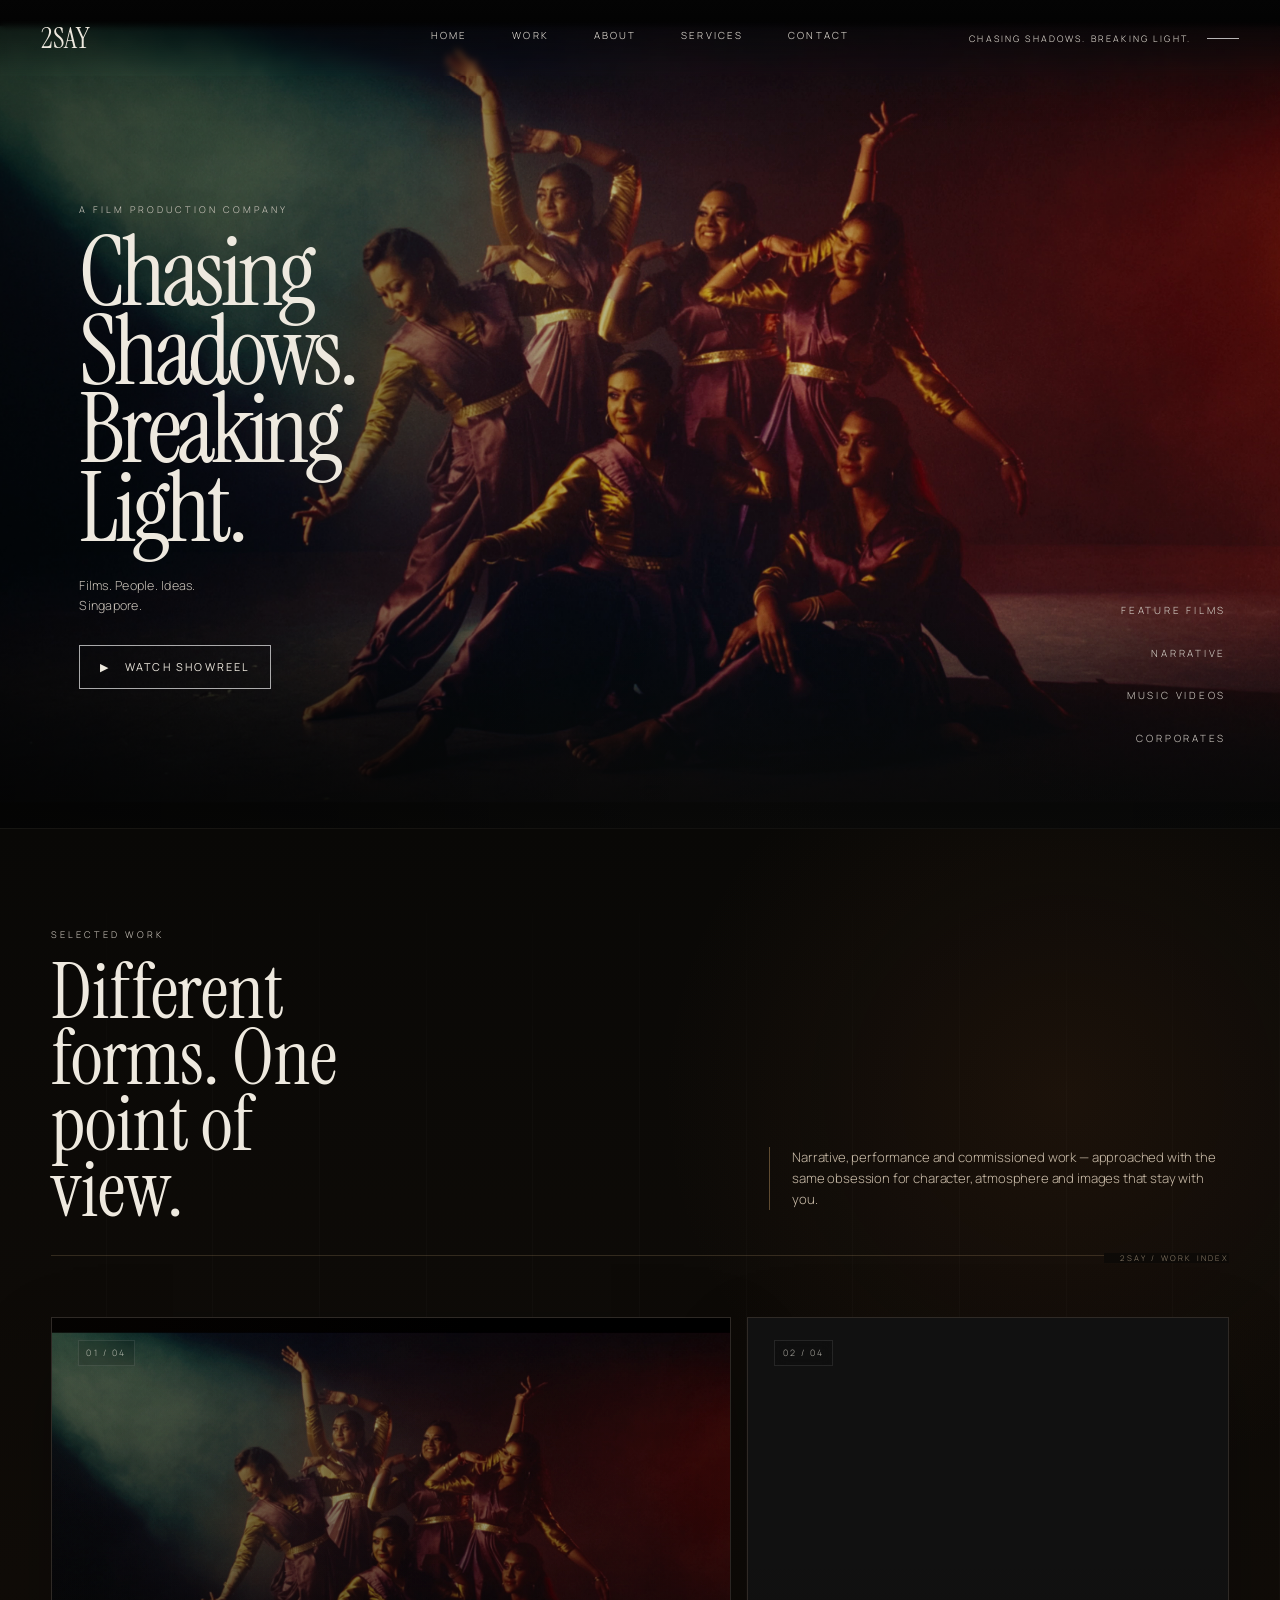
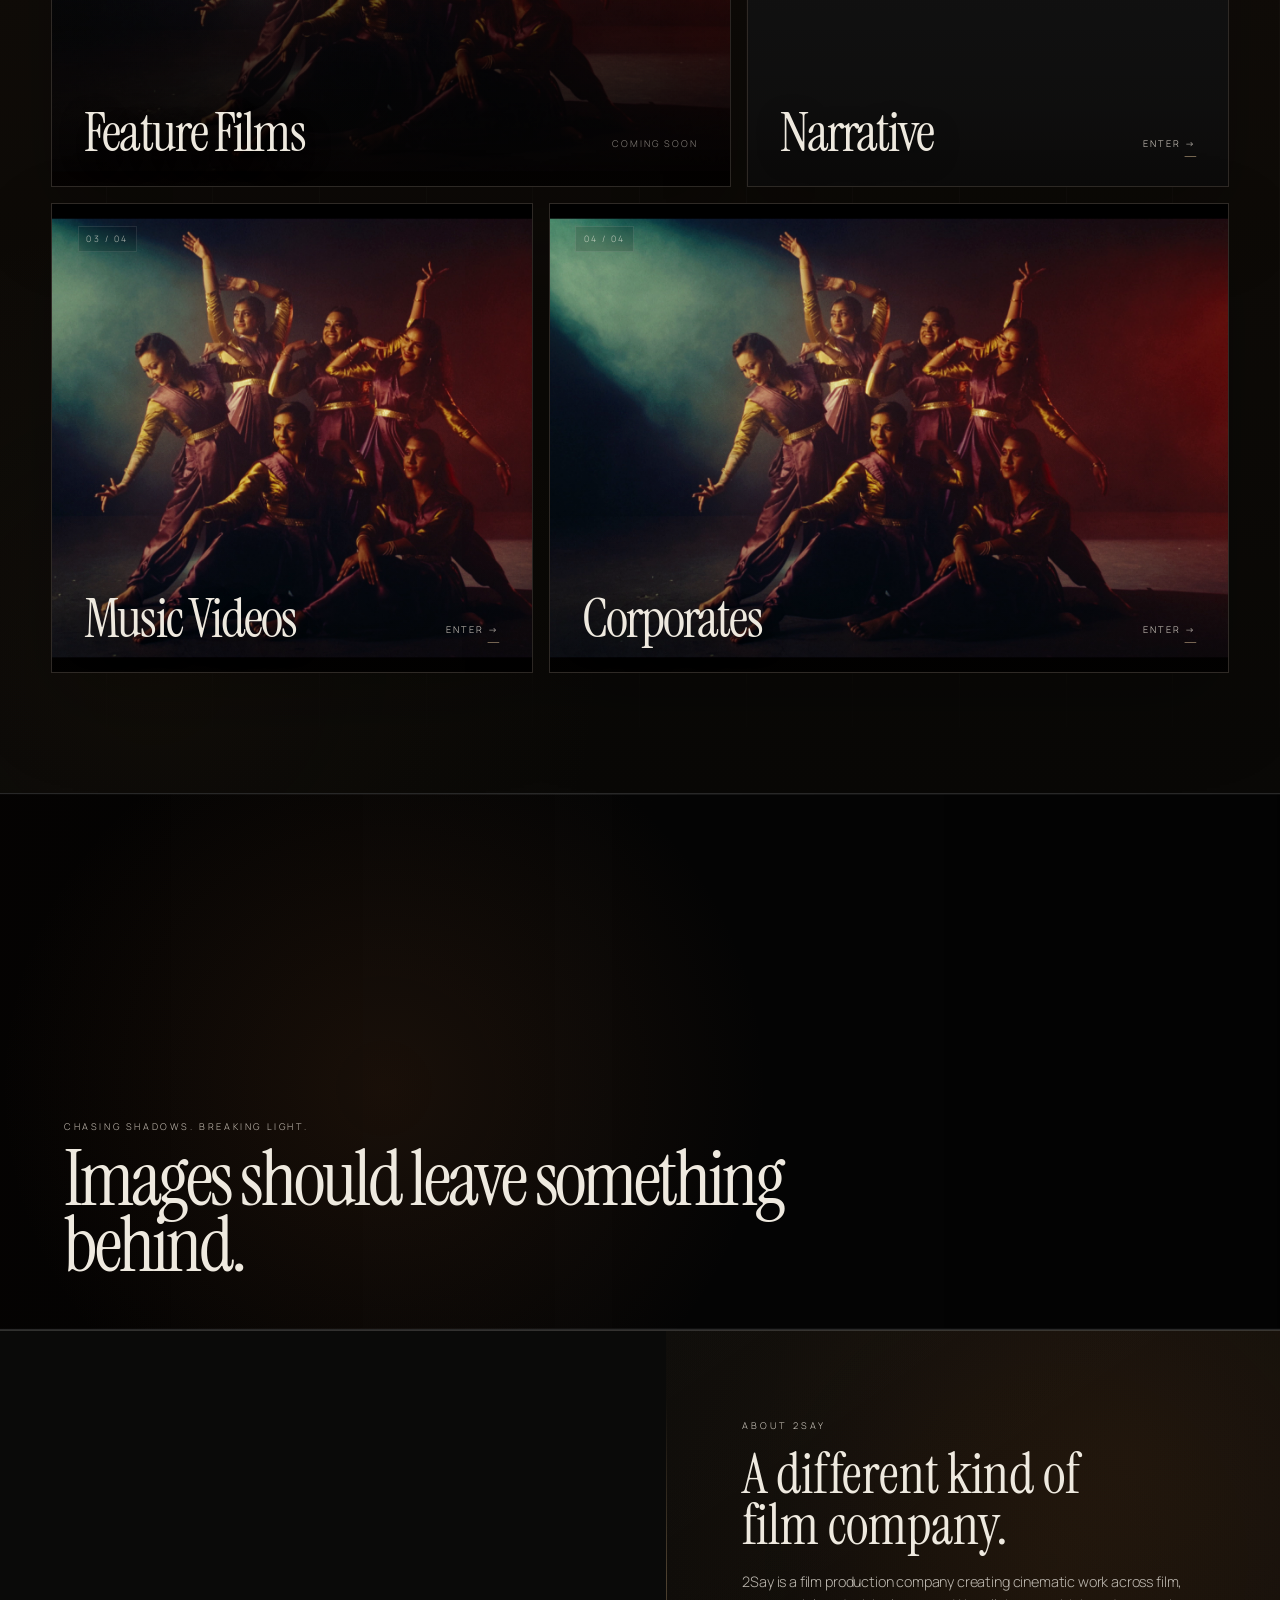
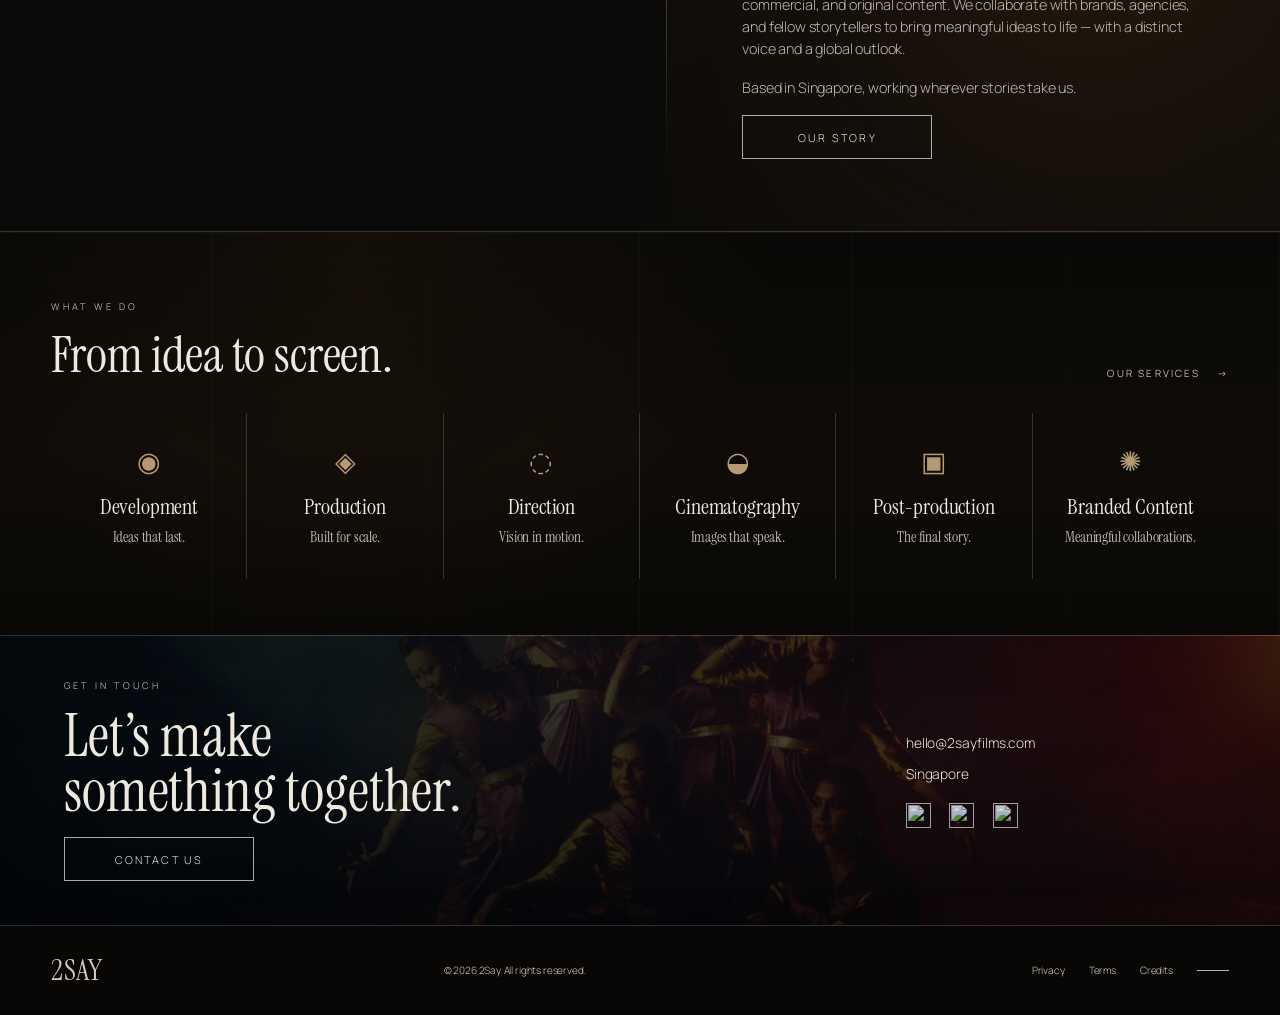
==== index.html @ b98a5afb "Refresh brighter contact image" ====
<!DOCTYPE html>
<html lang="en">
<head>
  <meta charset="UTF-8" />
  <meta name="viewport" content="width=device-width, initial-scale=1.0" />
  <title>2Say Films — Chasing Shadows. Breaking Light.</title>
  <meta name="description" content="2Say Films is a Singapore-based film production company creating cinematic work across film, commercial and original content." />
  <link rel="preconnect" href="https://fonts.googleapis.com">
  <link rel="preconnect" href="https://fonts.gstatic.com" crossorigin>
  <link href="https://fonts.googleapis.com/css2?family=Instrument+Serif:ital@0;1&family=Manrope:wght@300;400;500;600&display=swap" rel="stylesheet">
  <link rel="stylesheet" href="styles.css?v=20261006-contact-no-overlay" />
  <link rel="stylesheet" href="hero-image.css?v=20261005-mobilehero2" />
  <link rel="stylesheet" href="portfolio.css?v=20261006-dance-bts-rotate90" />
  <link rel="stylesheet" href="print.css?v=20261006-print1" media="print" />
</head>
<body>
  <header class="site-header">
    <!-- Replace 2SAY text with your logo image later if desired -->
    <a class="brand" href="#top" aria-label="2Say home">2SAY</a>
    <nav class="main-nav" aria-label="Primary">
      <a href="#top">Home</a>
      <a href="#work">Work</a>
      <a href="#about">About</a>
      <a href="#services">Services</a>
      <a href="#contact" class="contact-modal-trigger">Contact</a>
    </nav>
    <div class="header-tagline">Chasing Shadows. Breaking Light. <span class="line"></span></div>
  </header>

  <main id="top">
    <section class="hero">
      <div class="hero-video" aria-hidden="true">
        <video autoplay muted loop playsinline webkit-playsinline preload="auto" poster="vlcsnap-2026-09-10-22h52m08s626.png" disablepictureinpicture>
          <source src="https://media.2sayfilms.com/hero-bg.mp4" type="video/mp4" />
          <source src="https://media.2sayfilms.com/hero-bg.webm" type="video/webm" />
        </video>
      </div>
      <div class="hero-overlay"></div>
      <div class="hero-copy">
        <p class="eyebrow">A film production company</p>
        <h1>Chasing Shadows.<br/>Breaking Light.</h1>
        <p class="hero-sub">Films. People. Ideas.<br/>Singapore.</p>
        <button class="outline-btn showreel-trigger" id="showreel-open" type="button" aria-haspopup="dialog" aria-controls="showreel-modal">
          <span class="play">▶</span> Watch Showreel
        </button>
      </div>

      <div class="hero-categories" aria-label="Work categories">
        <span>Feature Films</span>
        <span>Narrative</span>
        <span>Music Videos</span>
        <span>Corporates</span>
      </div>
    </section>

    <section class="section work-section work-index" id="work">
      <div class="section-heading-row">
        <div>
          <p class="eyebrow">Selected work</p>
          <h2>Different forms. One point of view.</h2>
        </div>
        <p class="work-index-intro">Narrative, performance and commissioned work — approached with the same obsession for character, atmosphere and images that stay with you.</p>
      </div>

      <div class="work-index-grid">
        <article class="work-category is-coming" aria-label="Feature Films — coming soon">
          <div class="work-category-media feature-media"></div>
          <span class="work-category-number">01 / 04</span>
          <div class="work-category-content">
            <h3 class="category-title">Feature Films</h3>
            <span class="category-meta">Coming Soon</span>
          </div>
        </article>

        <a class="work-category" href="short-films.html" aria-label="View Narrative">
          <div class="work-category-media short-media"></div>
          <span class="work-category-number">02 / 04</span>
          <div class="work-category-content">
            <h3 class="category-title">Narrative</h3>
            <span class="category-meta">Enter →</span>
          </div>
        </a>

        <a class="work-category" href="music-videos.html" aria-label="View Music Videos">
          <div class="work-category-media music-media"></div>
          <span class="work-category-number">03 / 04</span>
          <div class="work-category-content">
            <h3 class="category-title">Music Videos</h3>
            <span class="category-meta">Enter →</span>
          </div>
        </a>

        <a class="work-category" href="corporates.html" aria-label="View Corporate Work">
          <div class="work-category-media corp-media"></div>
          <span class="work-category-number">04 / 04</span>
          <div class="work-category-content">
            <h3 class="category-title">Corporates</h3>
            <span class="category-meta">Enter →</span>
          </div>
        </a>
      </div>
    </section>

    <section class="visual-interlude" aria-label="2Say visual philosophy">
      <div class="visual-interlude-image"></div>
      <div class="visual-interlude-copy">
        <span>Chasing Shadows. Breaking Light.</span>
        <strong>Images should leave something behind.</strong>
      </div>
    </section>

    <section class="about-split" id="about">
      <div class="about-image"></div>
      <div class="about-copy">
        <p class="eyebrow">About 2Say</p>
        <h2>A different kind of<br/>film company.</h2>
        <p>2Say is a film production company creating cinematic work across film, commercial, and original content. We collaborate with brands, agencies, and fellow storytellers to bring meaningful ideas to life — with a distinct voice and a global outlook.</p>
        <p>Based in Singapore, working wherever stories take us.</p>
        <a class="outline-btn" href="our-story.html">Our Story</a>
      </div>
    </section>

    <section class="section services-section" id="services">
      <div class="section-heading-row">
        <div>
          <p class="eyebrow">What we do</p>
          <h2>From idea to screen.</h2>
        </div>
        <a class="text-link" href="#contact">Our services <span>→</span></a>
      </div>

      <div class="services-grid">
        <div class="service"><div class="icon">◉</div><h3>Development</h3><p>Ideas that last.</p></div>
        <div class="service"><div class="icon">◈</div><h3>Production</h3><p>Built for scale.</p></div>
        <div class="service"><div class="icon">◌</div><h3>Direction</h3><p>Vision in motion.</p></div>
        <div class="service"><div class="icon">◒</div><h3>Cinematography</h3><p>Images that speak.</p></div>
        <div class="service"><div class="icon">▣</div><h3>Post-production</h3><p>The final story.</p></div>
        <div class="service"><div class="icon">✺</div><h3>Branded Content</h3><p>Meaningful collaborations.</p></div>
      </div>
    </section>

    <section class="contact-banner" id="contact">
      <div class="contact-overlay"></div>
      <div class="contact-left">
        <p class="eyebrow">Get in touch</p>
        <h2>Let’s make<br/>something together.</h2>
        <a class="outline-btn contact-modal-trigger" href="mailto:hello@2sayfilms.com">Contact Us</a>
      </div>
      <div class="contact-right">
        <a href="mailto:hello@2sayfilms.com">hello@2sayfilms.com</a>
<span>Singapore</span>
        <div class="socials" aria-label="2Say Films social media">
          <a class="social-icon" href="https://www.instagram.com/2sayfilms/" target="_blank" rel="noopener noreferrer" aria-label="2Say Films on Instagram" title="Instagram">
            <img src="https://cdn.simpleicons.org/instagram/eee9df" alt="" aria-hidden="true" />
          </a>
          <a class="social-icon" href="https://www.youtube.com/@2sayfilms" target="_blank" rel="noopener noreferrer" aria-label="2Say Films on YouTube" title="YouTube">
            <img src="https://cdn.simpleicons.org/youtube/eee9df" alt="" aria-hidden="true" />
          </a>
          <a class="social-icon" href="https://vimeo.com/2sayfilms" target="_blank" rel="noopener noreferrer" aria-label="2Say Films on Vimeo" title="Vimeo">
            <img src="https://cdn.simpleicons.org/vimeo/eee9df" alt="" aria-hidden="true" />
          </a>
        </div>
      </div>
    </section>
  </main>
  <div class="contact-modal" id="contact-modal" aria-hidden="true" role="dialog" aria-modal="true" aria-labelledby="contact-modal-title">
    <div class="contact-modal-panel">
      <button class="contact-modal-close" id="contact-modal-close" type="button" aria-label="Close contact form">×</button>
      <div class="contact-modal-aside">
        <span class="contact-modal-index">2SAY / CONTACT</span>
</div>
      <div class="contact-modal-main">
        <p class="contact-modal-kicker">Start a conversation</p>
        <h2 id="contact-modal-title">Tell us what<br>you’re making.</h2>
        <form class="contact-modal-form" id="contact-modal-form">
          <label>
            <span>Name</span>
            <input type="text" name="name" autocomplete="name" required />
          </label>
          <label>
            <span>Email</span>
            <input type="email" name="email" autocomplete="email" required />
          </label>
          <label class="contact-modal-message">
            <span>Message</span>
            <textarea name="message" rows="4" required></textarea>
          </label>
          <div class="contact-modal-actions">
            <button class="contact-modal-submit" type="submit">Send enquiry <span>→</span></button>
            <a href="mailto:hello@2sayfilms.com">hello@2sayfilms.com</a>
          </div>
        </form>
      </div>
    </div>
  </div>


  <footer class="site-footer">
    <div class="brand footer-brand">2SAY</div>
    <div>© 2026 2Say. All rights reserved.</div>
    <div class="footer-links">
      <a href="#">Privacy</a>
      <a href="#">Terms</a>
      <a href="#">Credits</a>
      <span class="line"></span>
    </div>
  </footer>

  <div class="showreel-modal" id="showreel-modal" role="dialog" aria-modal="true" aria-label="2Say Films showreel" aria-hidden="true">
    <button class="showreel-close" id="showreel-close" type="button" aria-label="Close showreel">×</button>
    <div class="showreel-frame" role="document">
      <iframe
        id="showreel-player"
        title="2Say Films Showreel"
        src=""
        data-src="https://player.vimeo.com/video/1230826232?autoplay=1&title=0&byline=0&portrait=0&dnt=1"
        allow="autoplay; fullscreen; picture-in-picture"
        allowfullscreen>
      </iframe>
    </div>
  </div>

  <script src="script.js?v=20261006-contact-modal1"></script>
</body>
</html>
---- styles.css ----
:root {
  --bg: #0a0a09;
  --bg-soft: #11110f;
  --text: #eee9df;
  --muted: #b6b0a7;
  --line: rgba(255,255,255,.16);
  --serif: "Cormorant Garamond", Georgia, serif;
  --sans: "Inter", Arial, sans-serif;
}

* { box-sizing: border-box; }
html { scroll-behavior: smooth; }
body {
  margin: 0;
  background: var(--bg);
  color: var(--text);
  font-family: var(--sans);
  font-weight: 300;
}

a { color: inherit; text-decoration: none; }

.site-header {
  position: fixed;
  top: 0;
  left: 0;
  right: 0;
  z-index: 20;
  height: 76px;
  display: grid;
  grid-template-columns: 1fr auto 1fr;
  align-items: center;
  padding: 0 3.2vw;
  background: linear-gradient(to bottom, rgba(5,5,5,.78), rgba(5,5,5,0));
  backdrop-filter: blur(3px);
}

.brand {
  font-family: var(--serif);
  font-size: clamp(1.7rem, 2.2vw, 2.4rem);
  letter-spacing: .02em;
}

.main-nav {
  display: flex;
  gap: 2.8rem;
  font-size: .68rem;
  letter-spacing: .22em;
  text-transform: uppercase;
}

.main-nav a {
  position: relative;
  padding-bottom: .35rem;
}

.main-nav a::after {
  content: "";
  position: absolute;
  left: 0;
  right: 100%;
  bottom: 0;
  height: 1px;
  background: var(--text);
  transition: right .25s ease;
}

.main-nav a:hover::after { right: 0; }

.header-tagline {
  justify-self: end;
  display: flex;
  align-items: center;
  gap: 1rem;
  font-size: .62rem;
  letter-spacing: .24em;
  text-transform: uppercase;
}

.line {
  display: inline-block;
  width: 2rem;
  height: 1px;
  background: rgba(255,255,255,.7);
}

.hero {
  min-height: 760px;
  height: 92vh;
  position: relative;
  display: flex;
  align-items: center;
  background:
    radial-gradient(circle at 73% 39%, rgba(181,121,55,.28), transparent 18%),
    radial-gradient(circle at 30% 70%, rgba(128,22,18,.25), transparent 27%),
    linear-gradient(90deg, #090b0b 0%, #120e0b 35%, #1b120d 62%, #070707 100%);
  overflow: hidden;
}

.hero::after {
  content: "";
  position: absolute;
  inset: 0;
  background:
    linear-gradient(90deg, transparent 0 47%, rgba(0,0,0,.16) 61%, rgba(0,0,0,.64) 100%),
    url('https://images.unsplash.com/photo-1615639164216-c0c106c31d2b?auto=format&fit=crop&w=1400&q=90') 72% center / min(54vw,900px) auto no-repeat;
  mix-blend-mode: screen;
  opacity: .68;
  filter: sepia(.7) contrast(1.12) brightness(.68);
}

.hero-overlay {
  position: absolute;
  inset: 0;
  background:
    linear-gradient(to bottom, rgba(0,0,0,.15), transparent 20%, transparent 75%, #0a0a09 100%);
  z-index: 1;
}

.hero-copy {
  position: relative;
  z-index: 2;
  margin-left: 6.2vw;
  width: min(620px, 47vw);
  padding-top: 4rem;
}

.eyebrow {
  margin: 0 0 1.1rem;
  font-size: .64rem;
  letter-spacing: .28em;
  text-transform: uppercase;
  color: #d2ccc2;
}

.hero h1,
.section h2,
.about-copy h2,
.contact-banner h2 {
  font-family: var(--serif);
  font-weight: 400;
  margin: 0;
}

.hero h1 {
  font-size: clamp(4.2rem, 7vw, 7.7rem);
  line-height: .76;
  letter-spacing: -.045em;
  text-transform: uppercase;
}

.hero h1 span {
  display: block;
  font-size: 1.23em;
  margin-bottom: .08em;
}

.hero-sub {
  margin: 1.7rem 0 1.8rem;
  color: #c8c1b8;
  line-height: 1.6;
  font-size: .9rem;
}

.outline-btn {
  display: inline-flex;
  align-items: center;
  justify-content: center;
  gap: .9rem;
  min-width: 190px;
  padding: .85rem 1.25rem;
  border: 1px solid rgba(255,255,255,.65);
  font-size: .68rem;
  letter-spacing: .2em;
  text-transform: uppercase;
  transition: background .25s ease, color .25s ease;
}

.outline-btn:hover {
  background: var(--text);
  color: #0b0b0a;
}

.play { font-size: .7rem; }

.hero-categories {
  position: absolute;
  right: 4.2vw;
  bottom: 10%;
  z-index: 3;
  display: flex;
  flex-direction: column;
  align-items: flex-end;
  gap: 1.8rem;
  font-size: .62rem;
  letter-spacing: .28em;
  text-transform: uppercase;
  color: #d8d3cb;
}

.section {
  padding: 4.2rem 4vw 3.5rem;
  border-top: 1px solid rgba(255,255,255,.04);
}

.section-heading-row {
  display: flex;
  justify-content: space-between;
  align-items: end;
  margin-bottom: 1.5rem;
}

.section h2 {
  font-size: clamp(2.6rem, 4vw, 4.3rem);
  line-height: .95;
}

.text-link {
  font-size: .62rem;
  letter-spacing: .22em;
  text-transform: uppercase;
  display: flex;
  gap: 1rem;
}

.project-grid {
  display: grid;
  grid-template-columns: repeat(4, 1fr);
  gap: .8rem;
}

.project-image {
  aspect-ratio: 1.7 / 1;
  background-size: cover;
  background-position: center;
  margin-bottom: .65rem;
  filter: saturate(.85) contrast(1.05);
}

.img-1 { background-image: url('https://images.unsplash.com/photo-1500530855697-b586d89ba3ee?auto=format&fit=crop&w=900&q=85'); }
.img-2 { background-image: url('https://images.unsplash.com/photo-1500534314209-a25ddb2bd429?auto=format&fit=crop&w=900&q=85'); }
.img-3 { background-image: url('https://images.unsplash.com/photo-1503736334956-4c8f8e92946d?auto=format&fit=crop&w=900&q=85'); }
.img-4 { background-image: url('https://images.unsplash.com/photo-1507525428034-b723cf961d3e?auto=format&fit=crop&w=900&q=85'); }

.project-card h3 {
  font-family: var(--serif);
  font-size: 1.22rem;
  font-weight: 500;
  letter-spacing: .1em;
  text-transform: uppercase;
  margin: 0 0 .12rem;
}

.project-card p {
  margin: 0;
  color: #c0bbb3;
  font-family: var(--serif);
  letter-spacing: .08em;
  font-size: .93rem;
}

.about-split {
  display: grid;
  grid-template-columns: 52% 48%;
  min-height: 500px;
  border-top: 1px solid var(--line);
  border-bottom: 1px solid var(--line);
}

.about-image {
  background:
    linear-gradient(90deg, transparent 55%, rgba(0,0,0,.66)),
    url('https://images.unsplash.com/photo-1485846234645-a62644f84728?auto=format&fit=crop&w=1300&q=88') center / cover;
  min-height: 500px;
  filter: sepia(.15) contrast(1.05) brightness(.72);
}

.about-copy {
  padding: 4rem 7vw 3rem 6vw;
  display: flex;
  flex-direction: column;
  align-items: flex-start;
  justify-content: center;
}

.about-copy h2 {
  font-size: clamp(2.8rem, 4.3vw, 4.8rem);
  line-height: .92;
  margin-bottom: 1.25rem;
}

.about-copy p:not(.eyebrow) {
  color: #bcb7af;
  line-height: 1.55;
  max-width: 620px;
  font-size: .9rem;
  margin: 0 0 1rem;
}

.services-grid {
  display: grid;
  grid-template-columns: repeat(6, 1fr);
  border-top: 1px solid transparent;
  margin-top: 2rem;
}

.service {
  text-align: center;
  padding: .7rem 1.2rem 1rem;
  border-right: 1px solid var(--line);
}
.service:last-child { border-right: none; }

.icon {
  font-size: 1.7rem;
  margin-bottom: .9rem;
  opacity: .9;
}

.service h3 {
  font-family: var(--serif);
  font-weight: 400;
  font-size: 1.35rem;
  margin: 0 0 .35rem;
}

.service p {
  color: #bfb8ae;
  font-family: var(--serif);
  margin: 0;
  font-size: .95rem;
}

.contact-banner {
  min-height: 290px;
  position: relative;
  display: grid;
  grid-template-columns: 1fr 1fr;
  align-items: center;
  padding: 2.4rem 5vw;
  background:
    linear-gradient(90deg, rgba(7,12,17,.9), rgba(7,12,17,.45)),
    url('https://images.unsplash.com/photo-1500534314209-a25ddb2bd429?auto=format&fit=crop&w=1800&q=88') center 62% / cover;
  border-top: 1px solid var(--line);
}

.contact-overlay {
  position: absolute;
  inset: 0;
  background: linear-gradient(to top, rgba(0,0,0,.4), rgba(0,0,0,.02));
}

.contact-left,
.contact-right { position: relative; z-index: 2; }

.contact-banner h2 {
  font-size: clamp(2.7rem, 4.6vw, 4.9rem);
  line-height: .92;
  margin-bottom: 1.2rem;
}

.contact-right {
  justify-self: end;
  display: flex;
  flex-direction: column;
  gap: .75rem;
  align-items: flex-start;
  min-width: 310px;
  font-size: .86rem;
}

.socials {
  display: flex;
  align-items: center;
  gap: 1.15rem;
  padding-top: .5rem;
}

.social-icon {
  width: 25px;
  height: 25px;
  display: inline-flex;
  align-items: center;
  justify-content: center;
  opacity: .82;
  transition: opacity .2s ease, transform .2s ease;
}

.social-icon img {
  display: block;
  width: 100%;
  height: 100%;
  object-fit: contain;
}

a.social-icon:hover {
  opacity: 1;
  transform: translateY(-2px);
}

.social-icon.is-disabled {
  opacity: .28;
  cursor: default;
}

.site-footer {
  min-height: 90px;
  display: grid;
  grid-template-columns: 1fr 1fr 1fr;
  align-items: center;
  padding: 0 4vw;
  border-top: 1px solid var(--line);
  font-size: .63rem;
  color: #d0cbc3;
}

.footer-links {
  justify-self: end;
  display: flex;
  gap: 1.5rem;
  align-items: center;
}

.footer-brand { font-size: 1.8rem; }

@media (max-width: 980px) {
  .site-header {
    grid-template-columns: 1fr auto;
  }
  .header-tagline { display: none; }
  .main-nav { gap: 1.5rem; }
  .hero-copy { width: 60vw; }
  .hero::after {
    background-position: 90% center;
    opacity: .5;
  }
  .project-grid { grid-template-columns: repeat(2, 1fr); }
  .services-grid { grid-template-columns: repeat(3, 1fr); row-gap: 2rem; }
  .about-split { grid-template-columns: 1fr; }
  .about-image { min-height: 420px; }
}

@media (max-width: 720px) {
  .site-header {
    height: 64px;
    padding: 0 1.1rem;
  }
  .main-nav { display: none; }
  .hero {
    min-height: 780px;
    height: auto;
    align-items: flex-end;
    padding: 9rem 0 4rem;
  }
  .hero::after {
    inset: 0;
    background-position: 58% 18%;
    background-size: auto 62%;
    opacity: .48;
  }
  .hero-copy {
    margin-left: 1.3rem;
    margin-right: 1.3rem;
    width: auto;
    padding-top: 15rem;
  }
  .hero h1 {
    font-size: clamp(3.4rem, 17vw, 5.3rem);
  }
  .hero-categories { display: none; }
  .section {
    padding: 3.2rem 1.2rem;
  }
  .section-heading-row {
    align-items: flex-start;
    gap: 1.5rem;
    flex-direction: column;
  }
  .project-grid { grid-template-columns: 1fr; gap: 2rem; }
  .about-copy { padding: 3.2rem 1.4rem; }
  .services-grid { grid-template-columns: repeat(2, 1fr); }
  .service:nth-child(2n) { border-right: none; }
  .contact-banner {
    grid-template-columns: 1fr;
    gap: 2.2rem;
    padding: 3.2rem 1.4rem;
  }
  .contact-right {
    justify-self: start;
    min-width: 0;
  }
  .site-footer {
    grid-template-columns: 1fr;
    gap: 1.1rem;
    padding: 1.5rem 1.2rem;
  }
  .footer-links { justify-self: start; }
}


/* Shared cinematic contact modal */
.contact-modal{
  position:fixed;
  inset:0;
  z-index:3000;
  display:grid;
  place-items:center;
  padding:1.25rem;
  background:rgba(0,0,0,.88);
  backdrop-filter:blur(14px);
  opacity:0;
  visibility:hidden;
  pointer-events:none;
  transition:opacity .25s ease,visibility .25s ease;
}

.contact-modal.is-open{
  opacity:1;
  visibility:visible;
  pointer-events:auto;
}

.contact-modal-panel{
  position:relative;
  width:min(1040px,calc(100vw - 2.5rem));
  max-height:calc(100vh - 2.5rem);
  overflow:auto;
  display:grid;
  grid-template-columns:minmax(220px,.72fr) minmax(0,1.55fr);
  background:#090909;
  border:1px solid rgba(255,255,255,.14);
  box-shadow:0 40px 120px rgba(0,0,0,.62);
}

.contact-modal-close{
  position:absolute;
  top:1rem;
  right:1.1rem;
  z-index:3;
  width:42px;
  height:42px;
  border:1px solid rgba(255,255,255,.18);
  border-radius:50%;
  background:rgba(0,0,0,.35);
  color:#f0ede6;
  font-size:1.65rem;
  line-height:1;
  cursor:pointer;
}

.contact-modal-aside{
  min-height:620px;
  padding:2rem;
  display:flex;
  flex-direction:column;
  justify-content:space-between;
  border-right:1px solid rgba(255,255,255,.12);
  background:
    linear-gradient(to top,rgba(0,0,0,.92),rgba(0,0,0,.12)),
    url("https://media.2sayfilms.com/CONTACT.png") center / cover no-repeat;
  filter:grayscale(1);
}

.contact-modal-aside > *{
  filter:none;
}

.contact-modal-index,
.contact-modal-kicker{
  text-transform:uppercase;
  letter-spacing:.24em;
  font-size:.56rem;
}
.contact-modal-main{
  padding:4.7rem clamp(1.6rem,4vw,4.2rem) 3.4rem;
}

.contact-modal-kicker{
  margin:0 0 1rem;
  color:#9f9a92;
}

.contact-modal-main h2{
  margin:0 0 3rem;
  font-family:var(--serif);
  font-weight:400;
  font-size:clamp(3.6rem,6.7vw,7rem);
  line-height:.82;
  letter-spacing:-.045em;
  color:#f2eee7;
}

.contact-modal-form{
  display:grid;
  grid-template-columns:1fr 1fr;
  gap:1.5rem 1.8rem;
}

.contact-modal-form label{
  display:block;
}

.contact-modal-form label > span{
  display:block;
  margin-bottom:.65rem;
  text-transform:uppercase;
  letter-spacing:.2em;
  font-size:.55rem;
  color:#918c84;
}

.contact-modal-form input,
.contact-modal-form textarea{
  width:100%;
  box-sizing:border-box;
  border:0;
  border-bottom:1px solid rgba(255,255,255,.22);
  border-radius:0;
  padding:.55rem 0 .9rem;
  background:transparent;
  color:#f2eee7;
  font:300 .9rem/1.5 var(--sans);
  outline:none;
}

.contact-modal-form textarea{
  resize:vertical;
  min-height:110px;
}

.contact-modal-form input:focus,
.contact-modal-form textarea:focus{
  border-bottom-color:#f2eee7;
}

.contact-modal-message,
.contact-modal-actions{
  grid-column:1 / -1;
}

.contact-modal-actions{
  display:flex;
  align-items:center;
  justify-content:space-between;
  gap:1.5rem;
  padding-top:.8rem;
}

.contact-modal-submit{
  display:inline-flex;
  align-items:center;
  gap:2.6rem;
  padding:1rem 0;
  border:0;
  border-bottom:1px solid #f2eee7;
  background:transparent;
  color:#f2eee7;
  font:500 .62rem/1 var(--sans);
  letter-spacing:.18em;
  text-transform:uppercase;
  cursor:pointer;
}

.contact-modal-actions > a{
  color:#aaa49b;
  font-size:.72rem;
}

body.contact-modal-open{
  overflow:hidden;
}

@media(max-width:720px){
  .contact-modal{
    padding:.6rem;
  }

  .contact-modal-panel{
    width:calc(100vw - 1.2rem);
    max-height:calc(100vh - 1.2rem);
    grid-template-columns:1fr;
  }

  .contact-modal-aside{
    min-height:180px;
    padding:1.25rem;
    border-right:0;
    border-bottom:1px solid rgba(255,255,255,.12);
    background-position:center 38%;
  }
.contact-modal-main{
    padding:2.4rem 1.25rem 1.8rem;
  }

  .contact-modal-main h2{
    margin-bottom:2rem;
    font-size:3.7rem;
  }

  .contact-modal-form{
    grid-template-columns:1fr;
    gap:1.15rem;
  }

  .contact-modal-message,
  .contact-modal-actions{
    grid-column:auto;
  }

  .contact-modal-actions{
    align-items:flex-start;
    flex-direction:column;
  }
}

@media print{
  .contact-modal{
    display:none !important;
  }
}
---- hero-image.css ----
/* Hero background video + showreel modal */
.hero {
  background: #070707;
}

/* Keep the old still as a fallback while the YouTube player loads. */
.hero::after {
  content: "";
  position: absolute;
  inset: 0;
  z-index: 0;
  background: url('vlcsnap-2026-09-10-22h52m08s626.png') center center / cover no-repeat;
  filter: brightness(1.05) contrast(1.03);
}

.hero-video {
  position: absolute;
  inset: 0;
  z-index: 1;
  overflow: hidden;
  pointer-events: none;
  background: #070707;
}

.hero-video video {
  position: absolute;
  inset: 0;
  width: 100%;
  height: 100%;
  object-fit: cover;
  object-position: center center;
  pointer-events: none;
}

.hero-overlay {
  position: absolute;
  inset: 0;
  z-index: 2;
  pointer-events: none;
  background:
    linear-gradient(90deg, rgba(0,0,0,.60) 0%, rgba(0,0,0,.36) 30%, rgba(0,0,0,.08) 58%, rgba(0,0,0,.20) 100%),
    linear-gradient(to bottom, rgba(0,0,0,.12), transparent 22%, transparent 74%, #0a0a09 100%);
}

.hero-copy {
  z-index: 3;
}

.hero-categories {
  z-index: 3;
}

.showreel-trigger {
  appearance: none;
  background: transparent;
  color: inherit;
  font-family: inherit;
  cursor: pointer;
}

.showreel-modal {
  position: fixed;
  inset: 0;
  z-index: 1000;
  display: grid;
  place-items: center;
  padding: 1rem;
  background: rgba(0,0,0,.9);
  backdrop-filter: blur(10px);
  opacity: 0;
  visibility: hidden;
  pointer-events: none;
  transition: opacity .25s ease, visibility .25s ease;
}

.showreel-modal.is-open {
  opacity: 1;
  visibility: visible;
  pointer-events: auto;
}

.showreel-frame {
  width: min(94vw, calc(80vh * 16 / 9));
  max-height: 80vh;
  aspect-ratio: 16 / 9;
  background: #000;
  box-shadow: 0 24px 80px rgba(0,0,0,.55);
}

.showreel-frame iframe {
  display: block;
  width: 100%;
  height: 100%;
  border: 0;
}

.showreel-close {
  position: fixed;
  top: 1.4rem;
  right: 1.8rem;
  z-index: 1001;
  appearance: none;
  border: 0;
  background: transparent;
  color: #fff;
  font-family: var(--sans);
  font-size: 2.5rem;
  font-weight: 200;
  line-height: 1;
  cursor: pointer;
  opacity: .8;
  transition: opacity .2s ease, transform .2s ease;
}

.showreel-close:hover {
  opacity: 1;
  transform: scale(1.06);
}

body.showreel-open {
  overflow: hidden;
}

@media (max-width: 720px) {
  .showreel-modal {
    padding: .5rem;
  }

  .showreel-frame {
    width: 96vw;
    max-height: 80vh;
  }

  .showreel-close {
    top: .8rem;
    right: 1rem;
  }
}


/* Mobile hero video parity */
@media (max-width: 720px) {
  .hero-video {
    display:block;
    inset:0;
  }

  .hero-video video {
    display:block;
    width:100%;
    height:100%;
    min-width:100%;
    min-height:100%;
    object-fit:cover;
    object-position:center center;
  }
}
---- portfolio.css ----
:root{
  --serif:"Instrument Serif", Georgia, serif;
  --sans:"Manrope", Arial, sans-serif;
  --paper:#f0e9df;
  --ink:#080806;
  --muted-v2:#aaa39a;
  --hairline:rgba(255,255,255,.14);
  --media-base:"https://media.2sayfilms.com/";
}

body{
  background:#080806;
  font-family:var(--sans);
  letter-spacing:-.01em;
}

.brand,
.hero h1,
.section h2,
.about-copy h2,
.contact-banner h2,
.portfolio-title,
.project-title,
.category-title,
.next-title{
  font-family:var(--serif);
  font-weight:400;
}

.hero h1{
  text-transform:none;
  font-size:clamp(4rem,7.5vw,8.2rem);
  line-height:.82;
  letter-spacing:-.045em;
  max-width:9ch;
}

.hero-sub{font-size:.78rem;letter-spacing:.02em;}
.eyebrow{font-size:.58rem;letter-spacing:.32em;}
.main-nav{font-size:.61rem;}
.header-tagline{font-size:.56rem;}

.work-index{
  padding-top:7rem;
  padding-bottom:7rem;
}

.work-index .section-heading-row{
  margin-bottom:3.2rem;
  align-items:flex-end;
}

.work-index .section-heading-row h2{
  max-width:9ch;
  font-size:clamp(3.5rem,6vw,6.8rem);
  line-height:.86;
}

.work-index-intro{
  max-width:460px;
  color:#bdb6ad;
  line-height:1.6;
  font-size:.82rem;
}

.work-index-grid{
  display:grid;
  grid-template-columns:repeat(12,1fr);
  gap:1rem;
}

.work-category{
  position:relative;
  overflow:hidden;
  min-height:420px;
  border:1px solid rgba(255,255,255,.08);
  background:#111;
  isolation:isolate;
}

.work-category:nth-child(1){grid-column:span 7;}
.work-category:nth-child(2){grid-column:span 5;}
.work-category:nth-child(3){grid-column:span 5;}
.work-category:nth-child(4){grid-column:span 7;}

.work-category-media{
  position:absolute;
  inset:0;
  background-position:center;
  background-size:cover;
  transition:transform .7s cubic-bezier(.2,.7,.2,1),filter .7s ease;
  filter:saturate(.86) contrast(1.03) brightness(.78);
  z-index:-2;
}

.work-category::after{
  content:"";
  position:absolute;
  inset:0;
  background:
    linear-gradient(to top,rgba(0,0,0,.78) 0%,rgba(0,0,0,.12) 52%,rgba(0,0,0,.12) 100%),
    linear-gradient(90deg,rgba(0,0,0,.18),transparent 55%);
  z-index:-1;
}

.work-category:not(.is-coming):hover .work-category-media{
  transform:scale(1.035);
  filter:saturate(.95) contrast(1.05) brightness(.9);
}

.work-category-content{
  position:absolute;
  left:2rem;
  right:2rem;
  bottom:1.8rem;
  display:flex;
  justify-content:space-between;
  gap:1.5rem;
  align-items:flex-end;
}

.work-category-number{
  position:absolute;
  top:1.4rem;
  left:1.6rem;
  font-size:.55rem;
  letter-spacing:.24em;
  opacity:.72;
}

.category-title{
  margin:0;
  font-size:clamp(2.5rem,4.2vw,5rem);
  line-height:.88;
  letter-spacing:-.035em;
}

.category-meta{
  text-align:right;
  font-size:.58rem;
  letter-spacing:.22em;
  text-transform:uppercase;
  color:#d7d0c7;
  white-space:nowrap;
}

.is-coming .category-meta{opacity:.62;}
.is-coming{cursor:default;}

.feature-media{background-image:url("https://media.2sayfilms.com/feature-coming.webp"),url('vlcsnap-2026-09-10-22h52m08s626.png');}
.short-media{background-image:url("https://media.2sayfilms.com/NARRATIVE%20THUMBNAIL.png");background-color:#111;}
.music-media{background-image:url("https://media.2sayfilms.com/MUSIC%20VIDEO%20THUMBNAIL.png"),url("https://media.2sayfilms.com/music-01.webp"),url('vlcsnap-2026-09-10-22h52m08s626.png');}
.corp-media{background-image:url("https://media.2sayfilms.com/CORPORATE%20TITLE.png?v=20261005-1439"),url("https://media.2sayfilms.com/corp-03.webp"),url('vlcsnap-2026-09-10-22h52m08s626.png');}

.visual-interlude{
  position:relative;
  height:min(42vw,560px);
  overflow:hidden;
  border-top:1px solid var(--hairline);
  border-bottom:1px solid var(--hairline);
  background:#050505;
}

.visual-interlude-image{
  position:absolute;
  inset:0;
  overflow:hidden;
  filter:contrast(1.08) brightness(.72);
}

.visual-interlude-image::before{
  content:"";
  position:absolute;
  left:50%;
  top:50%;
  width:min(42vw,560px);
  height:100vw;
  background-image:
    url("https://media.2sayfilms.com/DANCE%20BTS.png"),
    url("https://media.2sayfilms.com/DANCE%20BTS.jpg"),
    url("https://media.2sayfilms.com/DANCE%20BTS.jpeg"),
    url("https://media.2sayfilms.com/DANCE%20BTS.webp");
  background-position:center;
  background-size:cover;
  background-repeat:no-repeat;
  transform:translate(-50%,-50%) rotate(90deg);
  transform-origin:center;
}

.visual-interlude-image::after{
  content:"";
  position:absolute;
  inset:0;
  background:linear-gradient(90deg,rgba(0,0,0,.68),rgba(0,0,0,.08) 45%,rgba(0,0,0,.5));
  pointer-events:none;
}

.visual-interlude-copy{
  position:absolute;
  left:5vw;
  bottom:3.2rem;
  max-width:800px;
}

.visual-interlude-copy span{
  display:block;
  font-size:.58rem;
  letter-spacing:.28em;
  text-transform:uppercase;
  margin-bottom:.8rem;
  color:#c7bfb5;
}

.visual-interlude-copy strong{
  display:block;
  font-family:var(--serif);
  font-weight:400;
  font-size:clamp(3rem,6vw,7rem);
  line-height:.86;
  letter-spacing:-.04em;
}

.about-image{
  background-image:url("https://media.2sayfilms.com/2SAY%20LOGO.png");
  background-position:center center;
  background-size:contain;
  background-repeat:no-repeat;
  background-color:#0a0a09;
  filter:none;
}

.contact-banner{
  background:
    linear-gradient(90deg,rgba(7,12,17,.92),rgba(7,12,17,.5)),
    url("https://media.2sayfilms.com/corp-03.webp") center / cover,
    url('vlcsnap-2026-09-10-22h52m08s626.png') center / cover;
}

/* Portfolio pages */
.portfolio-page{
  background:#080806;
}

.portfolio-page .site-header{
  background:linear-gradient(to bottom,rgba(6,6,5,.96),rgba(6,6,5,.45),transparent);
}

.portfolio-main{overflow:hidden;}

.portfolio-hero{
  min-height:100vh;
  padding:10.5rem 4vw 5rem;
  display:grid;
  grid-template-columns:repeat(12,1fr);
  grid-template-rows:auto auto 1fr;
  gap:1rem;
  position:relative;
}

.portfolio-kicker{
  grid-column:1 / 5;
  align-self:end;
  font-size:.58rem;
  letter-spacing:.3em;
  text-transform:uppercase;
  color:#c1bab1;
  margin:0 0 1.4rem;
}

.portfolio-title{
  grid-column:1 / 10;
  z-index:3;
  margin:0;
  font-size:clamp(5rem,12vw,12rem);
  line-height:.74;
  letter-spacing:-.055em;
  text-transform:none;
}

.portfolio-deck{
  grid-column:1 / 4;
  grid-row:3;
  align-self:end;
  max-width:360px;
  margin:0 0 1.5rem;
  color:#b9b2a9;
  font-size:.78rem;
  line-height:1.7;
}

.portfolio-lead{
  grid-column:4 / 13;
  grid-row:2 / 4;
  align-self:end;
  aspect-ratio:16 / 9;
  background-position:center;
  background-size:cover;
  position:relative;
  overflow:hidden;
  margin-top:-1.4rem;
}

.portfolio-lead::after,
.project-still::after{
  content:"";
  position:absolute;
  inset:0;
  background:linear-gradient(to top,rgba(0,0,0,.28),transparent 55%);
  pointer-events:none;
}

.portfolio-lead.short{background-image:url("https://media.2sayfilms.com/short-01.webp"),url('vlcsnap-2026-09-10-22h52m08s626.png');}
.portfolio-lead.music{background-image:url("https://media.2sayfilms.com/music-01.webp"),url('vlcsnap-2026-09-10-22h52m08s626.png');}
.portfolio-lead.corporate{background-image:url("assets/coming-soon-corporates.webp");}

.portfolio-rule{
  margin:0 4vw;
  border:0;
  border-top:1px solid var(--hairline);
}

.portfolio-list{
  padding:7rem 4vw 3rem;
}

.portfolio-project{
  display:grid;
  grid-template-columns:repeat(12,1fr);
  gap:1rem;
  align-items:end;
  margin-bottom:9rem;
}

.portfolio-project:nth-child(odd) .project-still{grid-column:1 / 10;}
.portfolio-project:nth-child(odd) .project-copy{grid-column:10 / 13;}
.portfolio-project:nth-child(even) .project-copy{grid-column:1 / 4;grid-row:1;}
.portfolio-project:nth-child(even) .project-still{grid-column:4 / 13;grid-row:1;}

.project-still{
  aspect-ratio:16 / 9;
  background-position:center;
  background-size:cover;
  position:relative;
  overflow:hidden;
  box-shadow:0 30px 80px rgba(0,0,0,.16);
}

.project-copy{
  padding:0 .5rem .2rem;
}

.project-index{
  display:block;
  font-size:.52rem;
  letter-spacing:.3em;
  text-transform:uppercase;
  color:#8f8880;
  margin-bottom:.8rem;
}

.project-title{
  margin:0 0 .7rem;
  font-size:clamp(2.2rem,3.5vw,4.2rem);
  line-height:.88;
  letter-spacing:-.03em;
}

.project-type{
  margin:0;
  color:#aaa39a;
  font-size:.66rem;
  line-height:1.6;
  letter-spacing:.09em;
  text-transform:uppercase;
}

.short-01{background-image:url("https://media.2sayfilms.com/short-01.webp"),url('vlcsnap-2026-09-10-22h52m08s626.png');}
.short-02{background-image:url("https://media.2sayfilms.com/short-02.webp"),url('vlcsnap-2026-09-10-22h52m08s626.png');}
.short-03{background-image:url("https://media.2sayfilms.com/short-03.webp"),url('vlcsnap-2026-09-10-22h52m08s626.png');}
.short-04{background-image:url("https://media.2sayfilms.com/short-04.webp"),url('vlcsnap-2026-09-10-22h52m08s626.png');}
.short-05{background-image:url("https://media.2sayfilms.com/short-05.webp"),url('vlcsnap-2026-09-10-22h52m08s626.png');}
.short-06{background-image:url("https://media.2sayfilms.com/short-06.webp"),url('vlcsnap-2026-09-10-22h52m08s626.png');}

.music-01{background-image:url("https://media.2sayfilms.com/music-01.webp"),url('vlcsnap-2026-09-10-22h52m08s626.png');}
.music-02{background-image:url("https://media.2sayfilms.com/music-02.webp"),url('vlcsnap-2026-09-10-22h52m08s626.png');}
.music-03{background-image:url("https://media.2sayfilms.com/music-03.webp"),url('vlcsnap-2026-09-10-22h52m08s626.png');}
.music-04{background-image:url("https://media.2sayfilms.com/music-04.webp"),url('vlcsnap-2026-09-10-22h52m08s626.png');}
.music-05{background-image:url("https://media.2sayfilms.com/music-05.webp"),url('vlcsnap-2026-09-10-22h52m08s626.png');}

.corp-01{background-image:url("https://media.2sayfilms.com/corp-03.webp"),url('vlcsnap-2026-09-10-22h52m08s626.png');}
.corp-02{background-image:url("https://media.2sayfilms.com/corp-02.webp"),url('vlcsnap-2026-09-10-22h52m08s626.png');}
.corp-03{background-image:url("https://media.2sayfilms.com/corp-03.webp"),url('vlcsnap-2026-09-10-22h52m08s626.png');}
.corp-04{background-image:url("https://media.2sayfilms.com/corp-04.webp"),url('vlcsnap-2026-09-10-22h52m08s626.png');}
.corp-05{background-image:url("https://media.2sayfilms.com/corp-05.webp"),url('vlcsnap-2026-09-10-22h52m08s626.png');}

.portfolio-break{
  margin:0 4vw 9rem;
  padding:3rem 0 0;
  border-top:1px solid var(--hairline);
  display:grid;
  grid-template-columns:repeat(12,1fr);
}

.portfolio-break p{
  grid-column:5 / 12;
  margin:0;
  font-family:var(--serif);
  font-size:clamp(2.7rem,5vw,6rem);
  line-height:.9;
  letter-spacing:-.04em;
}

.next-work{
  margin-top:4rem;
  padding:5rem 4vw 6rem;
  border-top:1px solid var(--hairline);
  display:flex;
  justify-content:space-between;
  align-items:flex-end;
  gap:2rem;
}

.next-work small{
  display:block;
  font-size:.55rem;
  letter-spacing:.28em;
  text-transform:uppercase;
  color:#aaa39a;
  margin-bottom:.7rem;
}

.next-title{
  display:block;
  font-size:clamp(3rem,6vw,7rem);
  line-height:.82;
  letter-spacing:-.04em;
}

.next-arrow{
  font-size:2rem;
  opacity:.6;
  transition:transform .25s ease,opacity .25s ease;
}

.next-work:hover .next-arrow{transform:translateX(.5rem);opacity:1;}

@media(max-width:980px){
  .work-category:nth-child(n){grid-column:span 6;}
  .portfolio-title{grid-column:1 / 13;}
  .portfolio-lead{grid-column:3 / 13;}
  .portfolio-deck{grid-column:1 / 5;}
}

@media(max-width:720px){
  .hero h1{font-size:clamp(3.6rem,16vw,5.6rem);line-height:.82;}
  .work-index{padding:4.5rem 1.2rem;}
  .work-index .section-heading-row{margin-bottom:2.2rem;}
  .work-index-grid{grid-template-columns:1fr;gap:.8rem;}
  .work-category:nth-child(n){grid-column:auto;min-height:340px;}
  .work-category-content{left:1.2rem;right:1.2rem;bottom:1.15rem;}
  .category-title{font-size:3.1rem;}
  .category-meta{font-size:.5rem;}
  .visual-interlude{height:60vh;min-height:430px;}
  .visual-interlude-copy{left:1.25rem;right:1.25rem;bottom:2rem;}
  .portfolio-hero{
    min-height:auto;
    padding:8rem 1.2rem 3rem;
    display:block;
  }
  .portfolio-kicker{margin-bottom:1rem;}
  .portfolio-title{font-size:clamp(4.5rem,21vw,7.2rem);margin-bottom:2rem;}
  .portfolio-deck{max-width:100%;margin-bottom:2rem;}
  .portfolio-lead{margin:0;aspect-ratio:4 / 3;}
  .portfolio-rule{margin:0 1.2rem;}
  .portfolio-list{padding:4rem 1.2rem 1rem;}
  .portfolio-project{
    display:flex;
    flex-direction:column;
    align-items:stretch;
    margin-bottom:5rem;
    gap:1.3rem;
  }
  .portfolio-project:nth-child(even) .project-copy{order:2;}
  .project-copy{padding:0;}
  .project-title{font-size:3rem;}
  .portfolio-break{margin:0 1.2rem 6rem;display:block;}
  .portfolio-break p{font-size:3.1rem;}
  .next-work{padding:3.5rem 1.2rem 4.5rem;}
}


/* =========================================================
   2SAY V2 — visual depth / editorial rhythm pass
   ========================================================= */

:root{
  --surface-0:#080706;
  --surface-1:#0d0b08;
  --surface-2:#15100b;
  --warm-line:rgba(206,172,123,.20);
  --warm-text:#d7c7b1;
}

body{
  position:relative;
  background:
    radial-gradient(circle at 14% 28%,rgba(101,52,19,.08),transparent 32rem),
    radial-gradient(circle at 88% 72%,rgba(88,43,20,.07),transparent 38rem),
    var(--surface-0);
}

/* A very restrained analogue grain so the dark areas do not feel digitally flat. */
body::before{
  content:"";
  position:fixed;
  inset:0;
  z-index:999;
  pointer-events:none;
  opacity:.032;
  mix-blend-mode:soft-light;
  background-image:url("data:image/svg+xml,%3Csvg viewBox='0 0 180 180' xmlns='http://www.w3.org/2000/svg'%3E%3Cfilter id='n'%3E%3CfeTurbulence type='fractalNoise' baseFrequency='.92' numOctaves='4' stitchTiles='stitch'/%3E%3C/filter%3E%3Crect width='100%25' height='100%25' filter='url(%23n)' opacity='.7'/%3E%3C/svg%3E");
  background-size:180px 180px;
}

.site-header{
  border-bottom:1px solid rgba(255,255,255,.055);
  box-shadow:0 10px 40px rgba(0,0,0,.10);
}

.work-index{
  position:relative;
  isolation:isolate;
  overflow:hidden;
  padding-top:6.2rem;
  padding-bottom:7.5rem;
  background:
    radial-gradient(circle at 83% 17%,rgba(143,79,35,.12),transparent 25rem),
    radial-gradient(circle at 12% 92%,rgba(83,62,31,.10),transparent 28rem),
    linear-gradient(180deg,#090806 0%,#100c08 48%,#090806 100%);
}

.work-index::before{
  content:"";
  position:absolute;
  inset:0;
  z-index:-1;
  pointer-events:none;
  background:
    repeating-linear-gradient(90deg,transparent 0,transparent calc(8.333% - 1px),rgba(255,255,255,.018) calc(8.333% - 1px),rgba(255,255,255,.018) 8.333%);
  mask-image:linear-gradient(to bottom,transparent,black 18%,black 86%,transparent);
}

.work-index .section-heading-row{
  position:relative;
  margin-bottom:3.8rem;
  padding-bottom:2rem;
  border-bottom:1px solid var(--warm-line);
}

.work-index .section-heading-row::after{
  content:"2SAY / WORK INDEX";
  position:absolute;
  right:0;
  bottom:-.5rem;
  padding-left:1rem;
  background:#0d0a07;
  color:#8f806d;
  font-size:.49rem;
  letter-spacing:.28em;
  text-transform:uppercase;
}

.work-index-intro{
  border-left:1px solid rgba(205,164,108,.42);
  padding-left:1.4rem;
  color:#c9bba8;
}

.work-category{
  min-height:440px;
  border-color:rgba(255,255,255,.11);
  background:#15100b;
  box-shadow:
    0 34px 80px rgba(0,0,0,.22),
    inset 0 0 0 1px rgba(255,255,255,.015);
  transition:transform .45s cubic-bezier(.2,.7,.2,1),border-color .45s ease,box-shadow .45s ease;
}

.work-category:nth-child(1),
.work-category:nth-child(4){
  min-height:470px;
}

.work-category:not(.is-coming):hover{
  transform:translateY(-5px);
  border-color:rgba(207,169,115,.30);
  box-shadow:
    0 42px 95px rgba(0,0,0,.32),
    0 0 0 1px rgba(207,169,115,.05);
}

.work-category::after{
  background:
    linear-gradient(to top,rgba(5,3,2,.88) 0%,rgba(8,5,3,.22) 46%,rgba(0,0,0,.10) 100%),
    linear-gradient(90deg,rgba(20,10,4,.26),transparent 62%);
}

.work-category-number{
  padding:.38rem .48rem;
  border:1px solid rgba(255,255,255,.14);
  background:rgba(0,0,0,.17);
  backdrop-filter:blur(7px);
}

.category-title{
  text-shadow:0 8px 28px rgba(0,0,0,.45);
}

.category-meta{
  position:relative;
  padding-bottom:.45rem;
}

.work-category:not(.is-coming) .category-meta::after{
  content:"";
  position:absolute;
  left:0;
  right:0;
  bottom:0;
  height:1px;
  background:rgba(223,194,151,.5);
  transform:scaleX(.22);
  transform-origin:right;
  transition:transform .4s ease;
}

.work-category:not(.is-coming):hover .category-meta::after{
  transform:scaleX(1);
}

.visual-interlude{
  box-shadow:
    inset 0 1px rgba(255,255,255,.08),
    inset 0 -1px rgba(255,255,255,.05);
}

.visual-interlude::after{
  content:"";
  position:absolute;
  inset:0;
  pointer-events:none;
  background:
    radial-gradient(circle at 30% 55%,rgba(152,87,40,.14),transparent 24rem),
    linear-gradient(90deg,rgba(14,7,3,.20),transparent 52%);
}

.visual-interlude-copy{
  z-index:2;
}

.about-split{
  background:
    radial-gradient(circle at 82% 46%,rgba(122,70,29,.10),transparent 28rem),
    linear-gradient(90deg,#0a0907,#100d09);
}

.about-copy{
  position:relative;
  background:
    linear-gradient(145deg,rgba(255,255,255,.012),transparent 45%),
    radial-gradient(circle at 75% 25%,rgba(151,91,43,.08),transparent 23rem);
}

.about-copy::before{
  content:"";
  position:absolute;
  top:13%;
  bottom:13%;
  left:0;
  width:1px;
  background:linear-gradient(to bottom,transparent,rgba(210,177,131,.32),transparent);
}

.services-section{
  position:relative;
  overflow:hidden;
  background:
    radial-gradient(circle at 28% 0%,rgba(117,64,27,.11),transparent 26rem),
    linear-gradient(180deg,#080806,#0f0c08 54%,#090806);
}

.services-section::before{
  content:"";
  position:absolute;
  inset:0;
  pointer-events:none;
  background:
    repeating-linear-gradient(90deg,transparent 0,transparent calc(16.666% - 1px),rgba(255,255,255,.02) calc(16.666% - 1px),rgba(255,255,255,.02) 16.666%);
}

.service{
  position:relative;
  padding:1.8rem 1.2rem 2rem;
  transition:background .3s ease,transform .3s ease;
}

.service:hover{
  background:linear-gradient(180deg,rgba(195,151,91,.065),rgba(195,151,91,.015));
  transform:translateY(-3px);
}

.service .icon{
  color:#c7aa80;
}

.contact-banner{
  box-shadow:
    inset 0 70px 110px rgba(0,0,0,.20),
    inset 0 -60px 120px rgba(0,0,0,.24);
}

.site-footer{
  background:#080706;
}

/* Category colour is deliberately quiet — enough to change atmosphere, never branding. */
.portfolio-page{--accent-rgb:154,92,47;}
.portfolio-page.short-page{--accent-rgb:159,89,46;}
.portfolio-page.music-page{--accent-rgb:151,111,57;}
.portfolio-page.corporate-page{--accent-rgb:139,111,78;}

.portfolio-page{
  background:
    radial-gradient(circle at 92% 8%,rgba(var(--accent-rgb),.13),transparent 34rem),
    radial-gradient(circle at 7% 64%,rgba(var(--accent-rgb),.055),transparent 38rem),
    #080706;
}

.portfolio-main{
  position:relative;
  overflow:hidden;
}

.portfolio-main::before{
  content:"";
  position:absolute;
  top:0;
  left:0;
  right:0;
  height:58rem;
  pointer-events:none;
  background:
    linear-gradient(90deg,rgba(var(--accent-rgb),.07),transparent 34%,transparent 72%,rgba(var(--accent-rgb),.035)),
    repeating-linear-gradient(90deg,transparent 0,transparent calc(8.333% - 1px),rgba(255,255,255,.016) calc(8.333% - 1px),rgba(255,255,255,.016) 8.333%);
  mask-image:linear-gradient(to bottom,black,transparent 90%);
}

.portfolio-hero{
  min-height:92vh;
  padding-top:9.5rem;
  padding-bottom:6rem;
  background:
    radial-gradient(circle at 83% 43%,rgba(var(--accent-rgb),.12),transparent 31rem),
    linear-gradient(180deg,rgba(255,255,255,.012),transparent 32%);
}

.portfolio-kicker{
  position:relative;
  padding-left:2.6rem;
}

.portfolio-kicker::before{
  content:"";
  position:absolute;
  left:0;
  top:50%;
  width:1.8rem;
  height:1px;
  background:rgba(var(--accent-rgb),.72);
}

.portfolio-title{
  text-shadow:0 16px 48px rgba(0,0,0,.30);
}

.portfolio-deck{
  position:relative;
  padding-top:1.3rem;
  border-top:1px solid rgba(var(--accent-rgb),.36);
  color:#c0b3a2;
}

.portfolio-meta{
  grid-column:10 / 13;
  grid-row:1;
  align-self:end;
  justify-self:end;
  display:flex;
  gap:1.2rem;
  color:#8e8171;
  font-size:.49rem;
  letter-spacing:.24em;
  text-transform:uppercase;
}

.portfolio-meta span+span{
  padding-left:1.2rem;
  border-left:1px solid rgba(255,255,255,.12);
}

.portfolio-lead{
  border:1px solid rgba(255,255,255,.08);
  box-shadow:
    0 44px 110px rgba(0,0,0,.38),
    0 0 0 1px rgba(var(--accent-rgb),.05);
}

.portfolio-lead::after{
  background:
    linear-gradient(to top,rgba(11,5,2,.40),transparent 48%),
    radial-gradient(circle at 75% 30%,rgba(var(--accent-rgb),.10),transparent 25rem);
}

.portfolio-rule{
  border-color:rgba(var(--accent-rgb),.26);
}

.portfolio-list{
  counter-reset:project;
  padding:0 4vw 1rem;
  background:
    linear-gradient(180deg,#080706,#0c0907 22%,#090806 100%);
}

.portfolio-project{
  counter-increment:project;
  position:relative;
  isolation:isolate;
  min-height:70vh;
  margin:0;
  padding:7rem 2vw;
  border-top:1px solid rgba(255,255,255,.055);
}

.portfolio-project:first-child{
  border-top:0;
}

.portfolio-project::before{
  content:"";
  position:absolute;
  inset:2rem -4vw;
  z-index:-2;
  pointer-events:none;
  background:
    radial-gradient(circle at 76% 50%,rgba(var(--accent-rgb),.105),transparent 31rem),
    linear-gradient(110deg,rgba(255,255,255,.012),transparent 48%);
}

.portfolio-project:nth-child(even)::before{
  background:
    radial-gradient(circle at 22% 48%,rgba(var(--accent-rgb),.105),transparent 31rem),
    linear-gradient(250deg,rgba(255,255,255,.012),transparent 48%);
}

.portfolio-project::after{
  content:counter(project,decimal-leading-zero);
  position:absolute;
  right:1.5vw;
  top:2.2rem;
  z-index:-1;
  font-family:var(--serif);
  font-size:clamp(9rem,18vw,21rem);
  line-height:.75;
  color:rgba(235,221,200,.028);
  letter-spacing:-.08em;
  pointer-events:none;
}

.portfolio-project:nth-child(even)::after{
  right:auto;
  left:1vw;
}

.portfolio-project:nth-child(odd) .project-still{
  grid-column:1 / 10;
}

.portfolio-project:nth-child(odd) .project-copy{
  grid-column:9 / 13;
}

.portfolio-project:nth-child(even) .project-copy{
  grid-column:1 / 5;
  grid-row:1;
}

.portfolio-project:nth-child(even) .project-still{
  grid-column:4 / 13;
  grid-row:1;
}

.project-still{
  border:1px solid rgba(255,255,255,.075);
  box-shadow:0 38px 90px rgba(0,0,0,.30);
  transition:transform .6s cubic-bezier(.2,.7,.2,1),filter .6s ease,box-shadow .6s ease;
}

.portfolio-project:hover .project-still{
  transform:translateY(-4px);
  filter:brightness(1.035) saturate(1.03);
  box-shadow:0 48px 110px rgba(0,0,0,.36);
}

.project-still::after{
  background:
    linear-gradient(to top,rgba(9,4,2,.22),transparent 46%),
    radial-gradient(circle at 68% 25%,rgba(var(--accent-rgb),.055),transparent 20rem);
}

.project-copy{
  position:relative;
  z-index:3;
  padding:1.35rem 1.45rem 1.5rem;
  border-left:1px solid rgba(var(--accent-rgb),.52);
  background:linear-gradient(135deg,rgba(17,13,9,.84),rgba(10,8,6,.66));
  backdrop-filter:blur(13px);
  box-shadow:0 18px 50px rgba(0,0,0,.18);
}

.project-index{
  color:#9c8973;
}

.project-title{
  color:#f0e7db;
}

.project-type{
  color:#aa9b89;
}

.portfolio-break{
  position:relative;
  overflow:hidden;
  margin:2rem 0 0;
  padding:7rem 8vw 7.5rem;
  border-top:1px solid rgba(var(--accent-rgb),.34);
  border-bottom:1px solid rgba(var(--accent-rgb),.22);
  background:
    radial-gradient(circle at 18% 65%,rgba(var(--accent-rgb),.25),transparent 28rem),
    linear-gradient(120deg,#1a100a 0%,#26160e 44%,#0e0a07 100%);
}

.portfolio-break::before{
  content:"2SAY / NOTE";
  position:absolute;
  left:4vw;
  top:2rem;
  color:#a98f70;
  font-size:.5rem;
  letter-spacing:.3em;
}

.portfolio-break::after{
  content:"";
  position:absolute;
  right:7vw;
  top:18%;
  width:18vw;
  height:18vw;
  border:1px solid rgba(225,197,157,.07);
  border-radius:50%;
  box-shadow:
    0 0 0 3vw rgba(225,197,157,.018),
    0 0 0 7vw rgba(225,197,157,.012);
}

.portfolio-break p{
  position:relative;
  z-index:2;
  grid-column:4 / 12;
  color:#f1e7d8;
  text-shadow:0 12px 35px rgba(0,0,0,.22);
}

.next-work{
  position:relative;
  overflow:hidden;
  margin-top:0;
  border-top:0;
  background:
    radial-gradient(circle at 7% 55%,rgba(var(--accent-rgb),.10),transparent 26rem),
    #080706;
  transition:background .35s ease;
}

.next-work::before{
  content:"";
  position:absolute;
  inset:0;
  pointer-events:none;
  background:linear-gradient(90deg,rgba(var(--accent-rgb),.04),transparent 44%);
  opacity:0;
  transition:opacity .35s ease;
}

.next-work:hover::before{
  opacity:1;
}

/* Progressive enhancement only: content remains visible if JS is unavailable. */
.motion-ready .reveal-item{
  opacity:0;
  transform:translateY(24px);
  transition:
    opacity .8s cubic-bezier(.2,.7,.2,1),
    transform .8s cubic-bezier(.2,.7,.2,1);
}

.motion-ready .reveal-item.is-visible{
  opacity:1;
  transform:none;
}

.motion-ready .reveal-item:nth-child(2){transition-delay:.05s;}
.motion-ready .reveal-item:nth-child(3){transition-delay:.10s;}
.motion-ready .reveal-item:nth-child(4){transition-delay:.15s;}

@media(max-width:980px){
  .portfolio-meta{display:none;}
  .portfolio-project{
    min-height:auto;
    padding:5rem 1vw;
  }
  .project-copy{
    padding:1.2rem;
  }
}

@media(max-width:720px){
  body::before{opacity:.022;}
  .work-index{padding-top:4.5rem;padding-bottom:5rem;}
  .work-index .section-heading-row{padding-bottom:1.4rem;}
  .work-index .section-heading-row::after{display:none;}
  .work-category:nth-child(n){min-height:350px;}
  .about-copy::before{display:none;}
  .service{padding:1.35rem .8rem 1.6rem;}

  .portfolio-hero{
    padding-top:7.6rem;
    padding-bottom:3.3rem;
    background:
      radial-gradient(circle at 75% 32%,rgba(var(--accent-rgb),.12),transparent 20rem),
      linear-gradient(180deg,rgba(255,255,255,.012),transparent 36%);
  }

  .portfolio-list{
    padding:0 1.2rem 1rem;
  }

  .portfolio-project{
    padding:4.5rem 0;
    min-height:auto;
  }

  .portfolio-project::before{
    inset:1rem -1.2rem;
  }

  .portfolio-project::after{
    top:1rem;
    right:0;
    font-size:8rem;
  }

  .portfolio-project:nth-child(even)::after{
    left:0;
  }

  .project-copy{
    margin-top:-1.8rem;
    margin-left:.8rem;
    margin-right:.8rem;
    padding:1.1rem 1.15rem 1.2rem;
  }

  .portfolio-project:nth-child(even) .project-copy{
    order:2;
  }

  .portfolio-break{
    padding:5.7rem 1.3rem 5.5rem;
  }

  .portfolio-break::before{
    left:1.3rem;
  }

  .portfolio-break::after{
    right:-3rem;
    width:12rem;
    height:12rem;
  }

  .portfolio-break p{
    font-size:clamp(2.8rem,14vw,4.2rem);
  }
}

@media(prefers-reduced-motion:reduce){
  .motion-ready .reveal-item{
    opacity:1;
    transform:none;
    transition:none;
  }
  .project-still,
  .work-category,
  .work-category-media{
    transition:none;
  }
}


/* Temporary corporate placeholders — replace when final stills are ready. */
.corp-placeholder-01,
.corp-placeholder-02{
  background-image:url("assets/coming-soon-corporates.webp");
  background-position:center;
  background-size:cover;
  background-repeat:no-repeat;
}


/* Brighter live work thumbnails — Narrative, Music Videos, Corporates.
   Let the photography carry the cards; only protect the title area. */
.work-index-grid > .work-category:not(.is-coming) .work-category-media{
  filter:saturate(.96) contrast(1.01) brightness(1.04);
}

.work-index-grid > .work-category:not(.is-coming)::after{
  background:
    linear-gradient(to top,
      rgba(4,2,1,.42) 0%,
      rgba(4,2,1,.18) 18%,
      rgba(4,2,1,.035) 42%,
      transparent 68%);
}

.work-index-grid > .work-category:not(.is-coming):hover .work-category-media{
  filter:saturate(1) contrast(1.015) brightness(1.08);
}


/* Narrative thumbnail crop — only the current artwork is rendered, so no old image can show behind it. */
.work-index-grid .short-media{
  background-size:118% auto;
  background-position:center center;
  background-repeat:no-repeat;
}

@media(max-width:720px){
  .work-index-grid .short-media{
    background-size:cover;
    background-position:center center;
  }
}


/* Rotated Dance BTS mobile fill */
@media(max-width:720px){
  .visual-interlude-image::before{
    width:max(60vh,430px);
    height:100vw;
  }
}
---- print.css ----
/* Print / Save-as-PDF support for 2Say Films */
@page{
  size:auto;
  margin:12mm;
}

@media print{
  *,
  *::before,
  *::after{
    -webkit-print-color-adjust:exact !important;
    print-color-adjust:exact !important;
    animation:none !important;
    transition:none !important;
  }

  html,
  body{
    width:auto !important;
    height:auto !important;
    min-height:0 !important;
    overflow:visible !important;
    background:#ffffff !important;
    color:#111111 !important;
  }

  /* Reveal-on-scroll elements can otherwise remain invisible in print preview. */
  .motion-ready .reveal-item,
  .reveal-item,
  .reveal-item.is-visible{
    opacity:1 !important;
    visibility:visible !important;
    transform:none !important;
  }

  /* Make copy readable even when the browser chooses not to print dark backgrounds. */
  h1,h2,h3,h4,h5,h6,
  p,span,small,strong,
  a,button,
  .eyebrow,
  .hero-sub,
  .work-card-meta,
  .project-credits,
  .work-intro,
  .work-locale,
  .work-card-link,
  .collection-head,
  .about-copy,
  .services-section,
  .contact-banner,
  .site-footer{
    color:#111111 !important;
    text-shadow:none !important;
  }

  .site-header{
    position:static !important;
    inset:auto !important;
    background:#ffffff !important;
    color:#111111 !important;
    border-bottom:1px solid #d8d8d8 !important;
  }

  .site-header .brand,
  .site-header a,
  .header-tagline,
  .main-nav a,
  .site-footer a{
    color:#111111 !important;
  }

  .hero,
  .section,
  .work-collection,
  .work-cta,
  .about-split,
  .services-section,
  .contact-banner,
  .site-footer,
  .portfolio-main{
    background:#ffffff !important;
  }

  /* Keep media visible in PDF wherever the browser supports printed backgrounds. */
  .hero-video,
  .work-category-media,
  .work-card-image,
  .about-image,
  .work-hero::before{
    -webkit-print-color-adjust:exact !important;
    print-color-adjust:exact !important;
  }

  .hero{
    height:auto !important;
    min-height:190mm !important;
    overflow:hidden !important;
    break-after:page;
    page-break-after:always;
  }

  .hero-video{
    display:block !important;
    position:absolute !important;
    inset:0 !important;
  }

  .hero-video video{
    display:block !important;
    width:100% !important;
    height:100% !important;
    object-fit:cover !important;
  }

  .hero-copy{
    position:relative !important;
    z-index:5 !important;
  }

  .hero-overlay{
    display:none !important;
  }

  .showreel-modal,
  .project-video-modal{
    display:none !important;
  }

  .work-category,
  .work-card,
  .about-split,
  .services-section,
  .contact-banner,
  .portfolio-project,
  .portfolio-break,
  .next-work{
    break-inside:avoid;
    page-break-inside:avoid;
  }

  .work-card,
  .work-category{
    box-shadow:none !important;
  }

  .work-card-image,
  .work-category-media{
    min-height:55mm !important;
  }

  .work-hero{
    min-height:150mm !important;
    height:auto !important;
    overflow:hidden !important;
  }

  .work-hero::after{
    opacity:.22 !important;
  }

  .work-hero-copy,
  .work-hero-mantra{
    position:relative !important;
    z-index:2 !important;
  }

  .work-hero-copy *,
  .work-hero-mantra *{
    color:#ffffff !important;
  }

  .about-image{
    min-height:85mm !important;
  }

  a,
  button{
    text-decoration:none !important;
  }
}
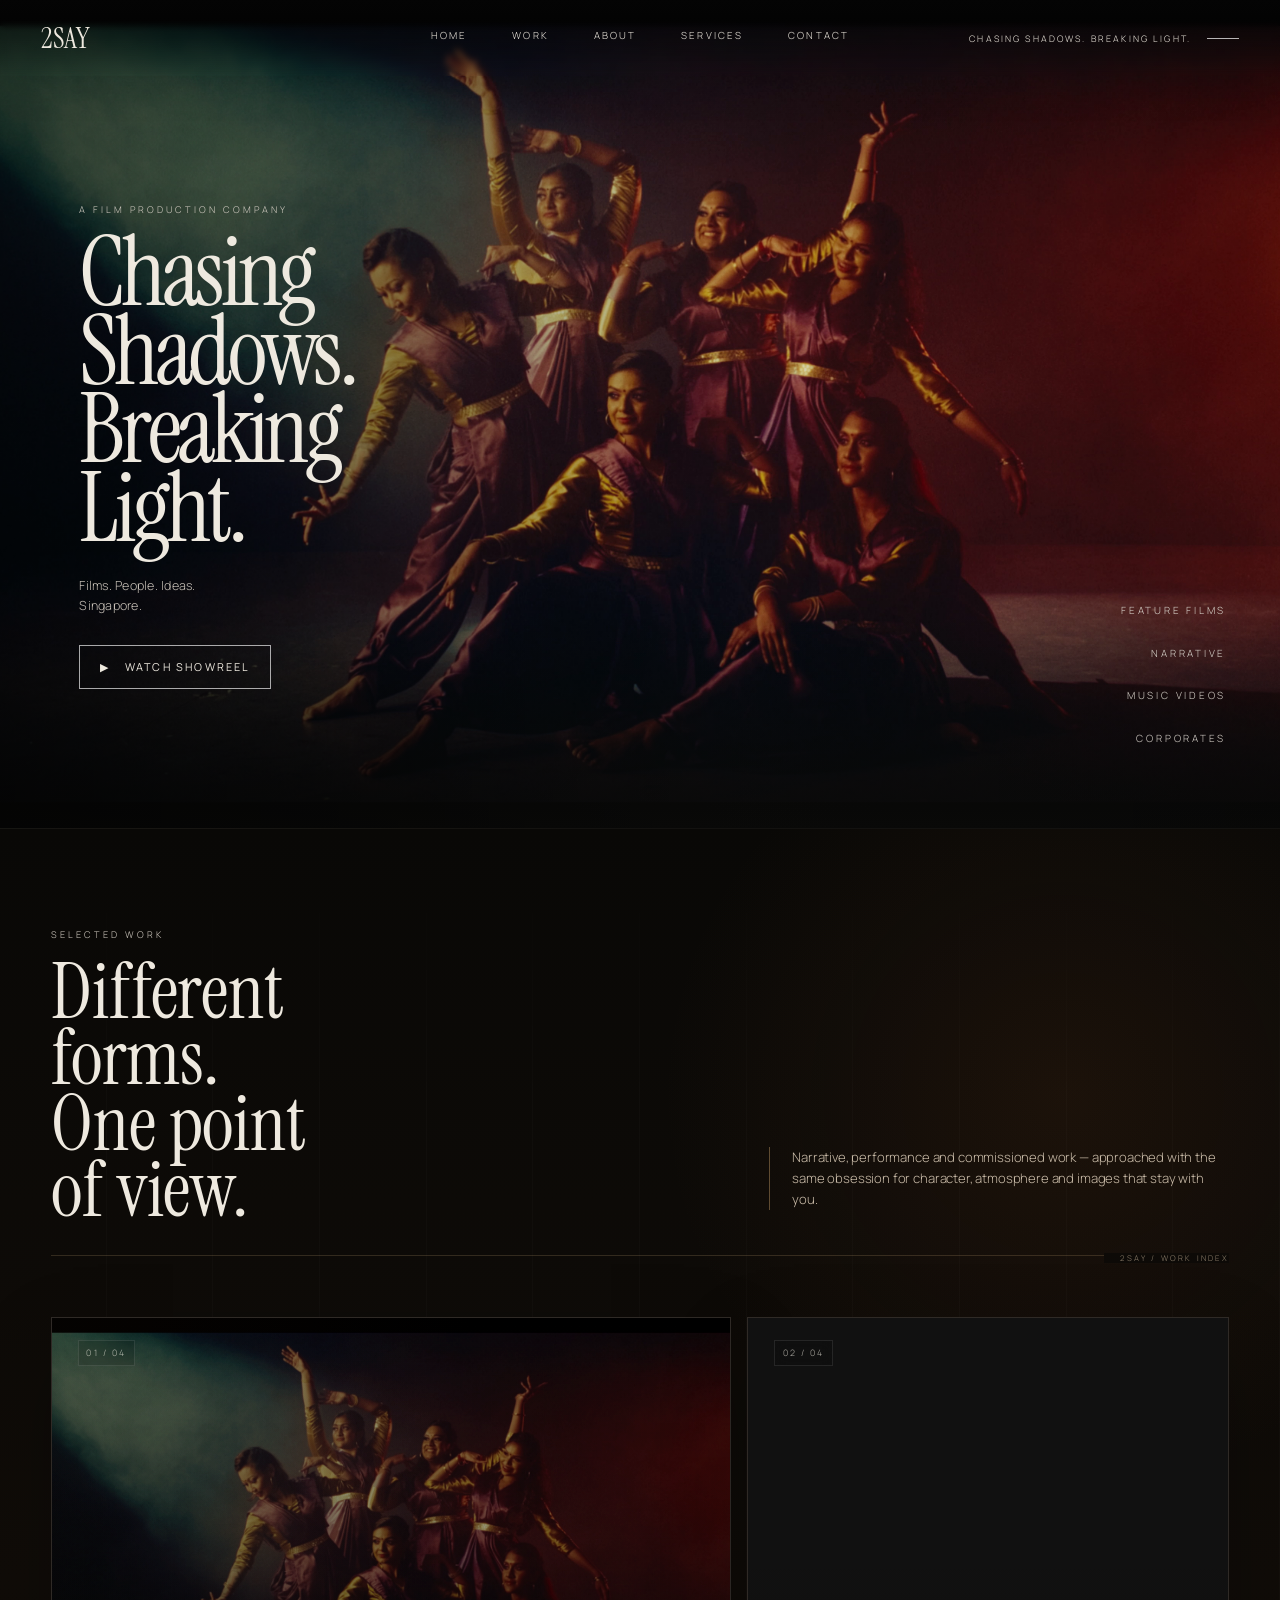
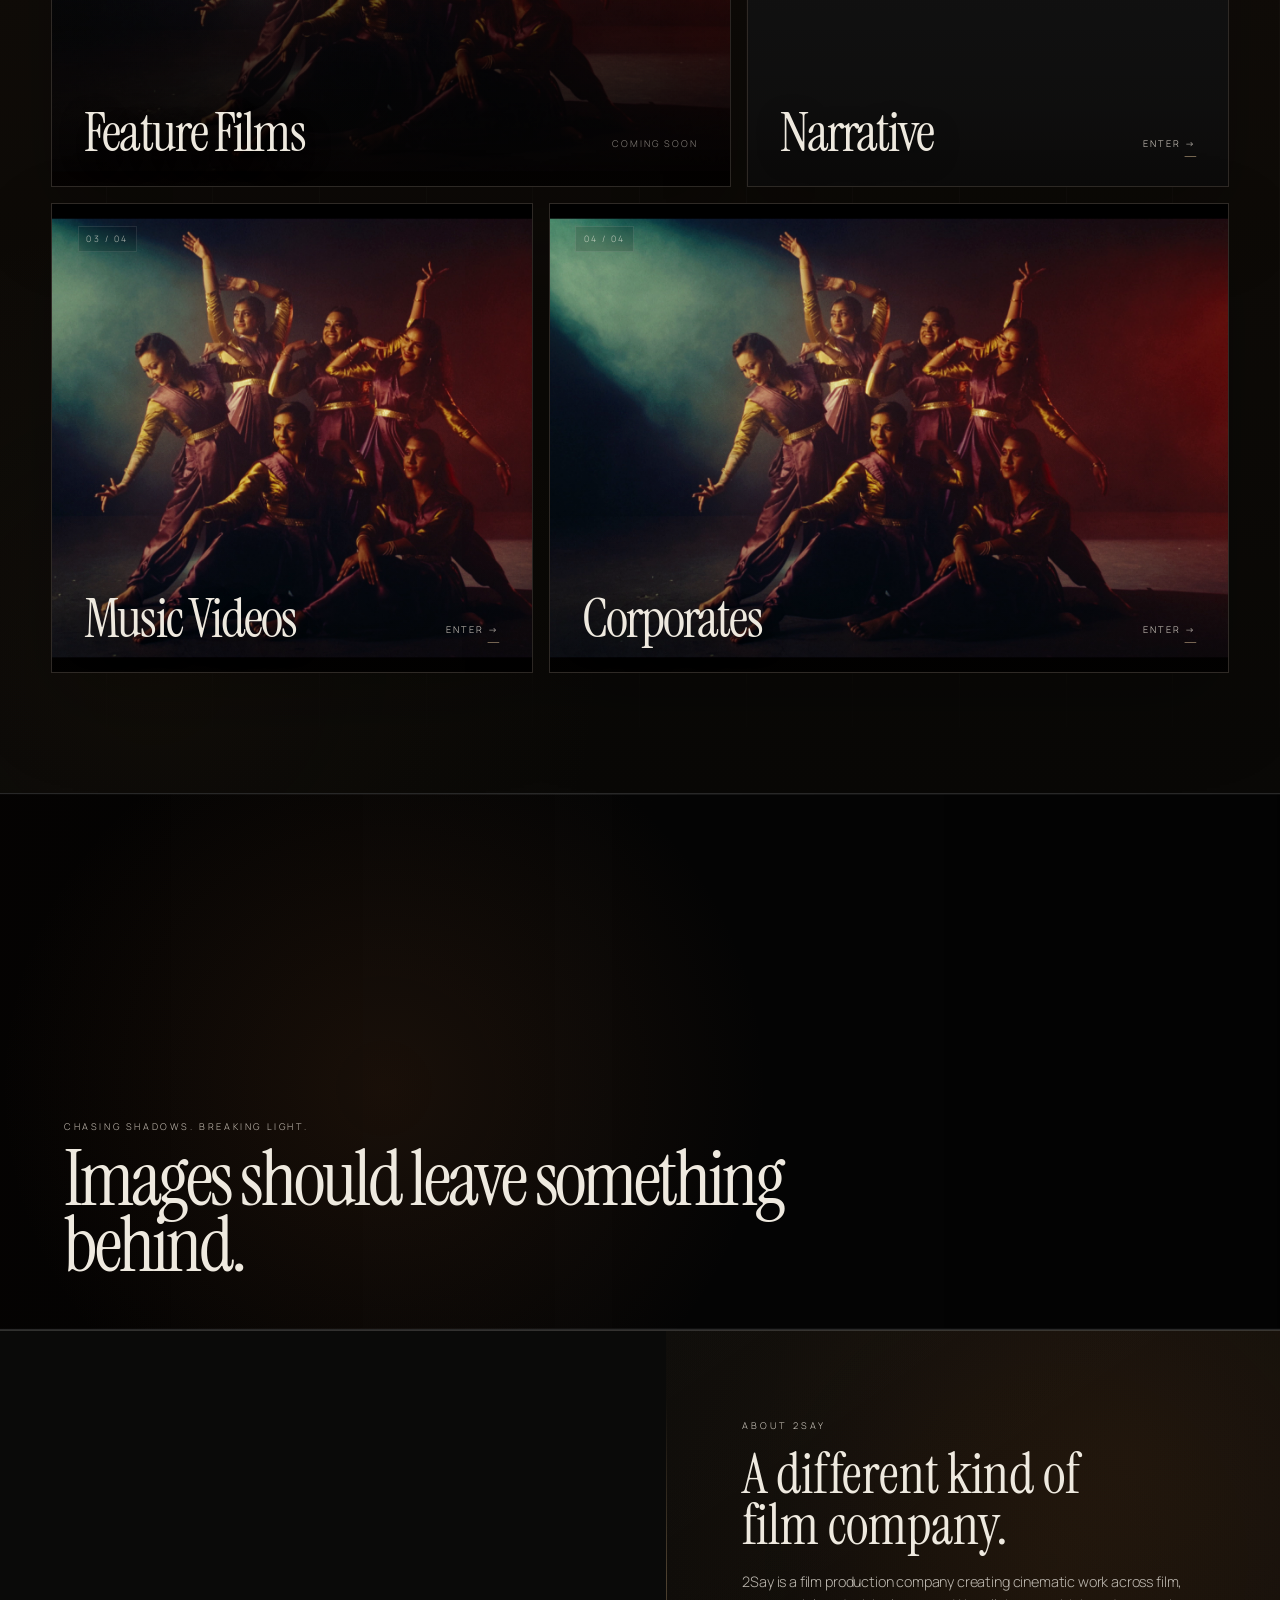
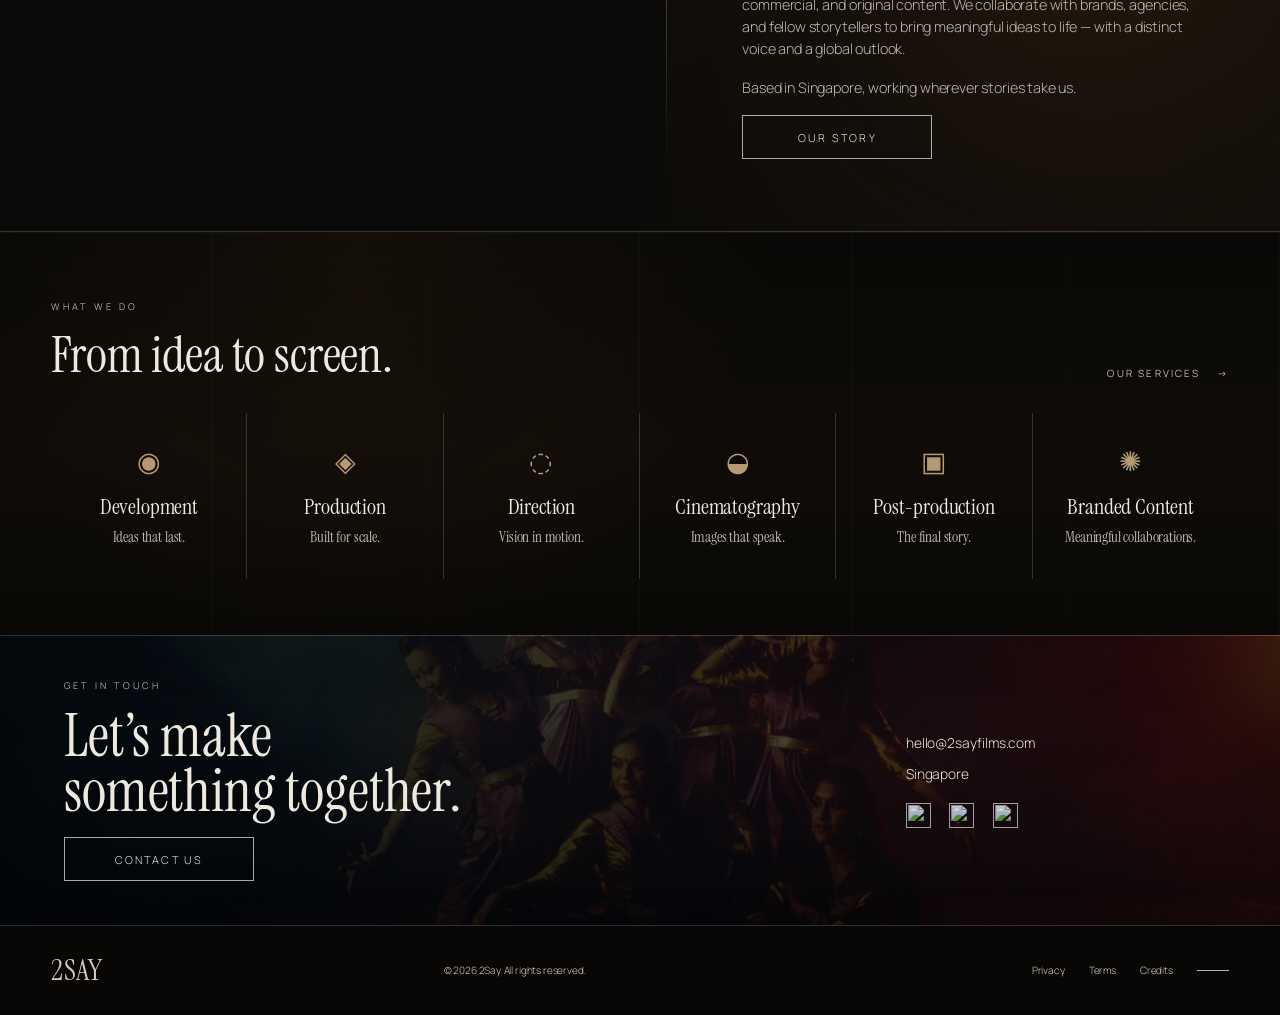
==== commit a5fd49fb: "Refine homepage work intro composition" ====
--- a/index.html
+++ b/index.html
@@ -10,7 +10,7 @@
   <link href="https://fonts.googleapis.com/css2?family=Instrument+Serif:ital@0;1&family=Manrope:wght@300;400;500;600&display=swap" rel="stylesheet">
   <link rel="stylesheet" href="styles.css?v=20261006-contact-no-overlay" />
   <link rel="stylesheet" href="hero-image.css?v=20261005-mobilehero2" />
-  <link rel="stylesheet" href="portfolio.css?v=20261006-dance-bts-rotate90" />
+  <link rel="stylesheet" href="portfolio.css?v=20261006-work-intro-compact" />
   <link rel="stylesheet" href="print.css?v=20261006-print1" media="print" />
 </head>
 <body>
@@ -57,7 +57,7 @@
       <div class="section-heading-row">
         <div>
           <p class="eyebrow">Selected work</p>
-          <h2>Different forms. One point of view.</h2>
+          <h2>Different forms.<br>One point of view.</h2>
         </div>
         <p class="work-index-intro">Narrative, performance and commissioned work — approached with the same obsession for character, atmosphere and images that stay with you.</p>
       </div>
--- a/styles.css
+++ b/styles.css
@@ -555,9 +555,7 @@
   flex-direction:column;
   justify-content:space-between;
   border-right:1px solid rgba(255,255,255,.12);
-  background:
-    linear-gradient(to top,rgba(0,0,0,.92),rgba(0,0,0,.12)),
-    url("https://media.2sayfilms.com/CONTACT.png") center / cover no-repeat;
+  background:url("https://media.2sayfilms.com/CONTACT.png") center / cover no-repeat;
   filter:grayscale(1);
 }
 
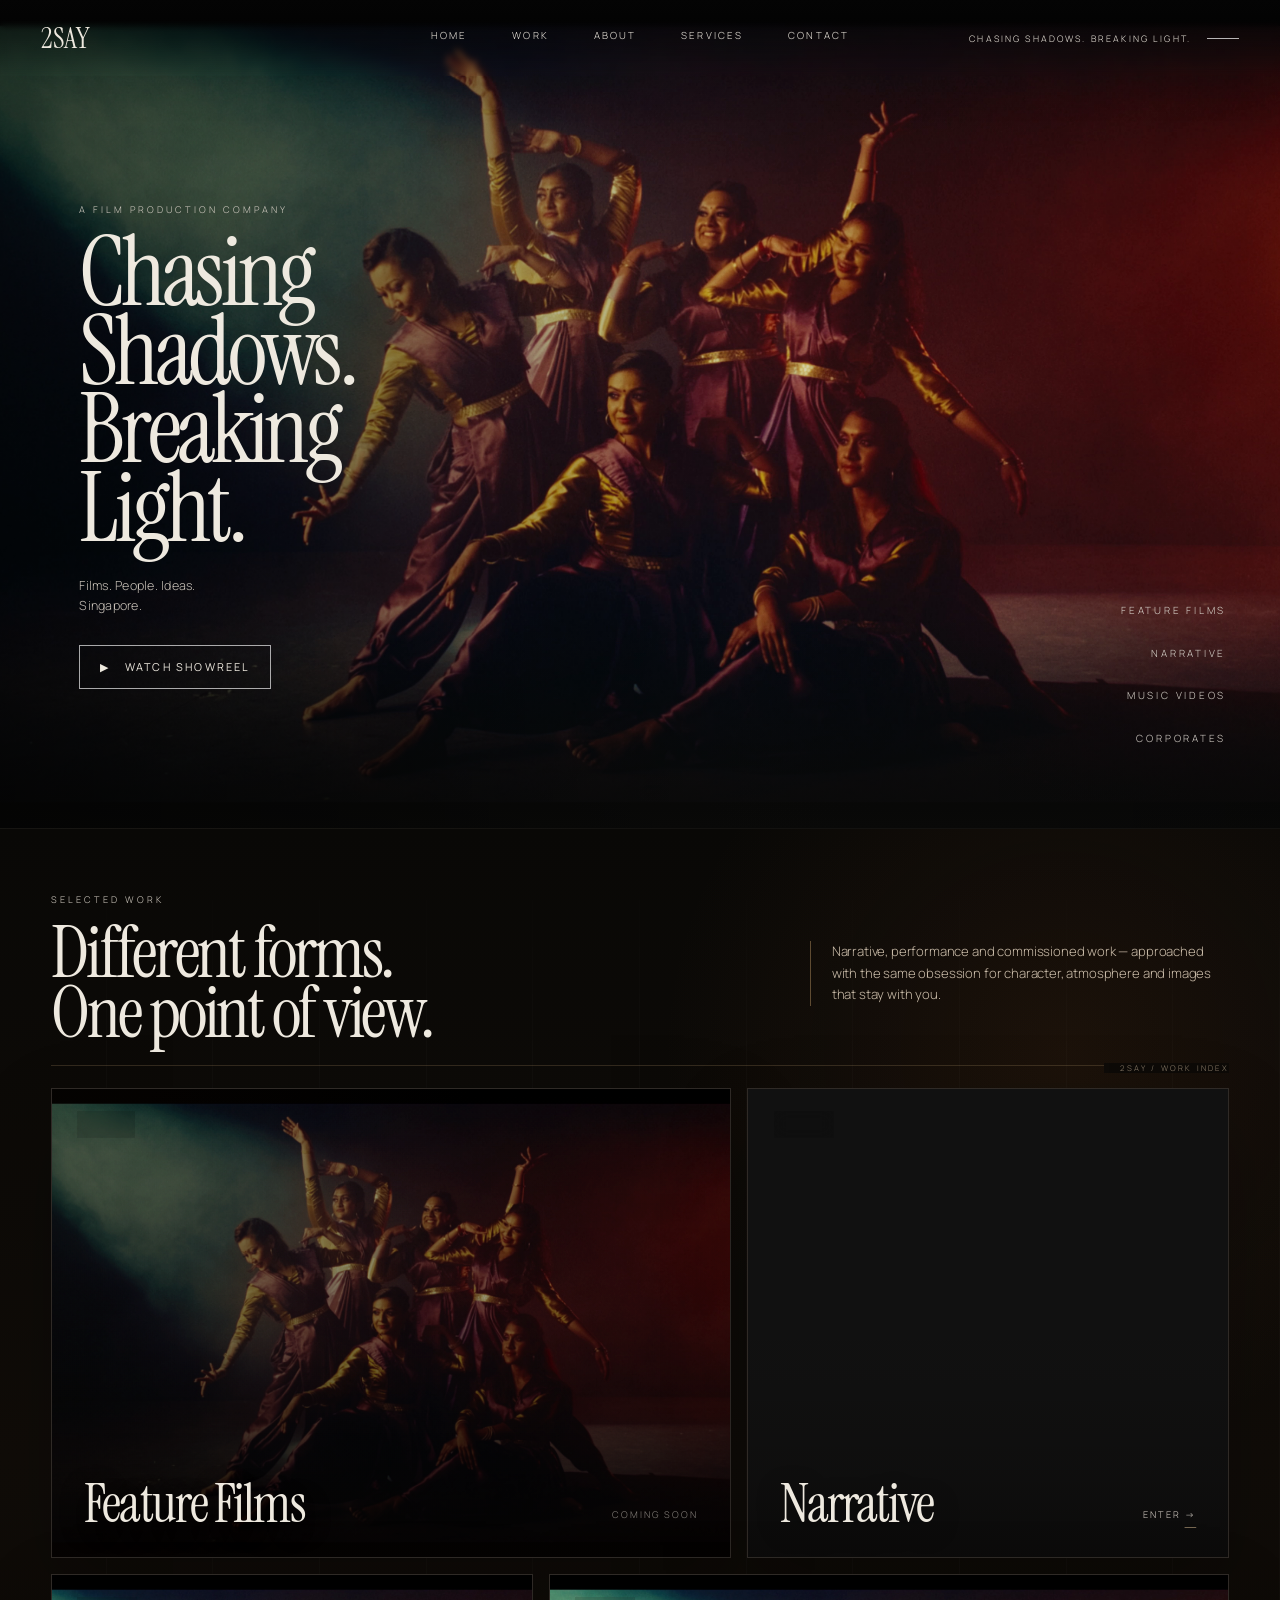
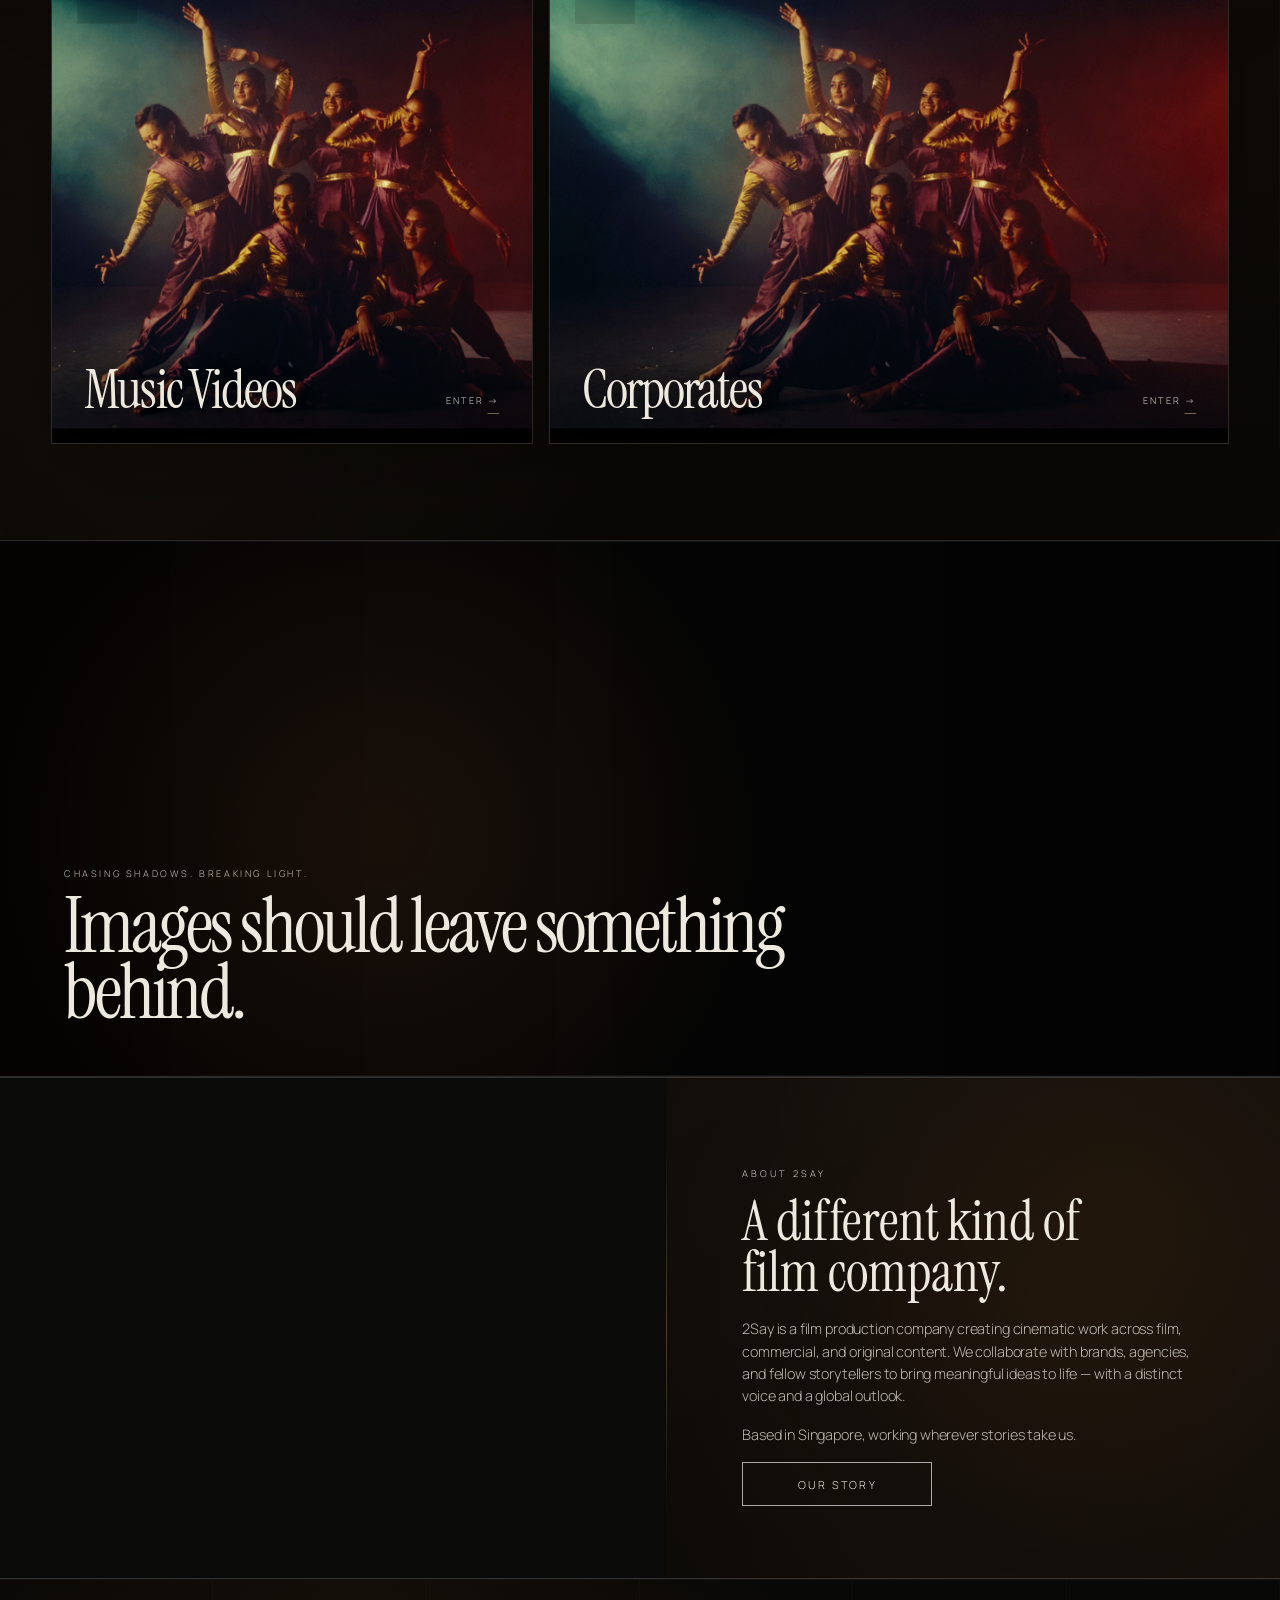
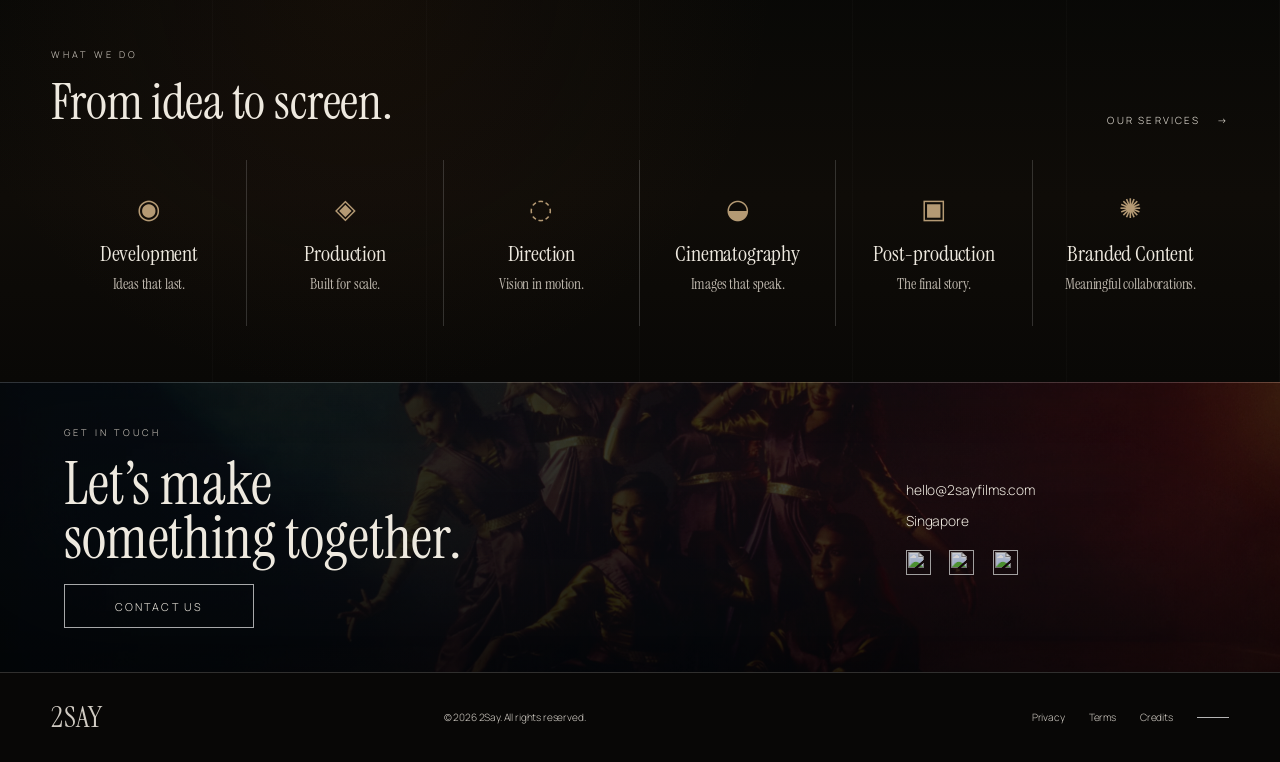
==== commit 828389b6: "Refresh mobile static hero styles" ====
--- a/index.html
+++ b/index.html
@@ -9,7 +9,7 @@
   <link rel="preconnect" href="https://fonts.gstatic.com" crossorigin>
   <link href="https://fonts.googleapis.com/css2?family=Instrument+Serif:ital@0;1&family=Manrope:wght@300;400;500;600&display=swap" rel="stylesheet">
   <link rel="stylesheet" href="styles.css?v=20261006-contact-no-overlay" />
-  <link rel="stylesheet" href="hero-image.css?v=20261005-mobilehero2" />
+  <link rel="stylesheet" href="hero-image.css?v=20261006-mobile-static-hero" />
   <link rel="stylesheet" href="portfolio.css?v=20261006-work-intro-compact" />
   <link rel="stylesheet" href="print.css?v=20261006-print1" media="print" />
 </head>
--- a/hero-image.css
+++ b/hero-image.css
@@ -138,20 +138,10 @@
 }
 
 
-/* Mobile hero video parity */
+/* Mobile uses the static hero still instead of video for reliable loading. */
 @media (max-width: 720px) {
-  .hero-video {
-    display:block;
-    inset:0;
-  }
-
+  .hero-video,
   .hero-video video {
-    display:block;
-    width:100%;
-    height:100%;
-    min-width:100%;
-    min-height:100%;
-    object-fit:cover;
-    object-position:center center;
+    display:none !important;
   }
 }
--- a/portfolio.css
+++ b/portfolio.css
@@ -1174,3 +1174,73 @@
     height:100vw;
   }
 }
+
+
+/* Compact editorial work-intro composition */
+@media(min-width:721px){
+  .work-index{
+    padding-top:4rem;
+    padding-bottom:6rem;
+  }
+
+  .work-index .section-heading-row{
+    display:grid;
+    grid-template-columns:minmax(0,1.15fr) minmax(320px,.72fr);
+    column-gap:7vw;
+    align-items:end;
+    margin-bottom:1.35rem;
+    padding-bottom:1.45rem;
+  }
+
+  .work-index .section-heading-row > div{
+    align-self:end;
+  }
+
+  .work-index .section-heading-row h2{
+    max-width:none;
+    margin-bottom:0;
+    font-size:clamp(4rem,5.65vw,6.4rem);
+    line-height:.83;
+    letter-spacing:-.045em;
+  }
+
+  .work-index .section-heading-row .eyebrow{
+    margin-bottom:1rem;
+  }
+
+  .work-index-intro{
+    align-self:center;
+    justify-self:end;
+    max-width:430px;
+    margin:1.2rem 0 .45rem;
+    padding-left:1.3rem;
+    line-height:1.65;
+  }
+
+  .work-index-grid{
+    margin-top:0;
+  }
+}
+
+@media(max-width:720px){
+  .work-index{
+    padding-top:3.6rem;
+  }
+
+  .work-index .section-heading-row{
+    display:block;
+    margin-bottom:1.8rem;
+    padding-bottom:1.5rem;
+  }
+
+  .work-index .section-heading-row h2{
+    max-width:none;
+    font-size:clamp(3.2rem,15vw,4.8rem);
+    line-height:.86;
+  }
+
+  .work-index-intro{
+    margin-top:1.6rem;
+    max-width:34rem;
+  }
+}
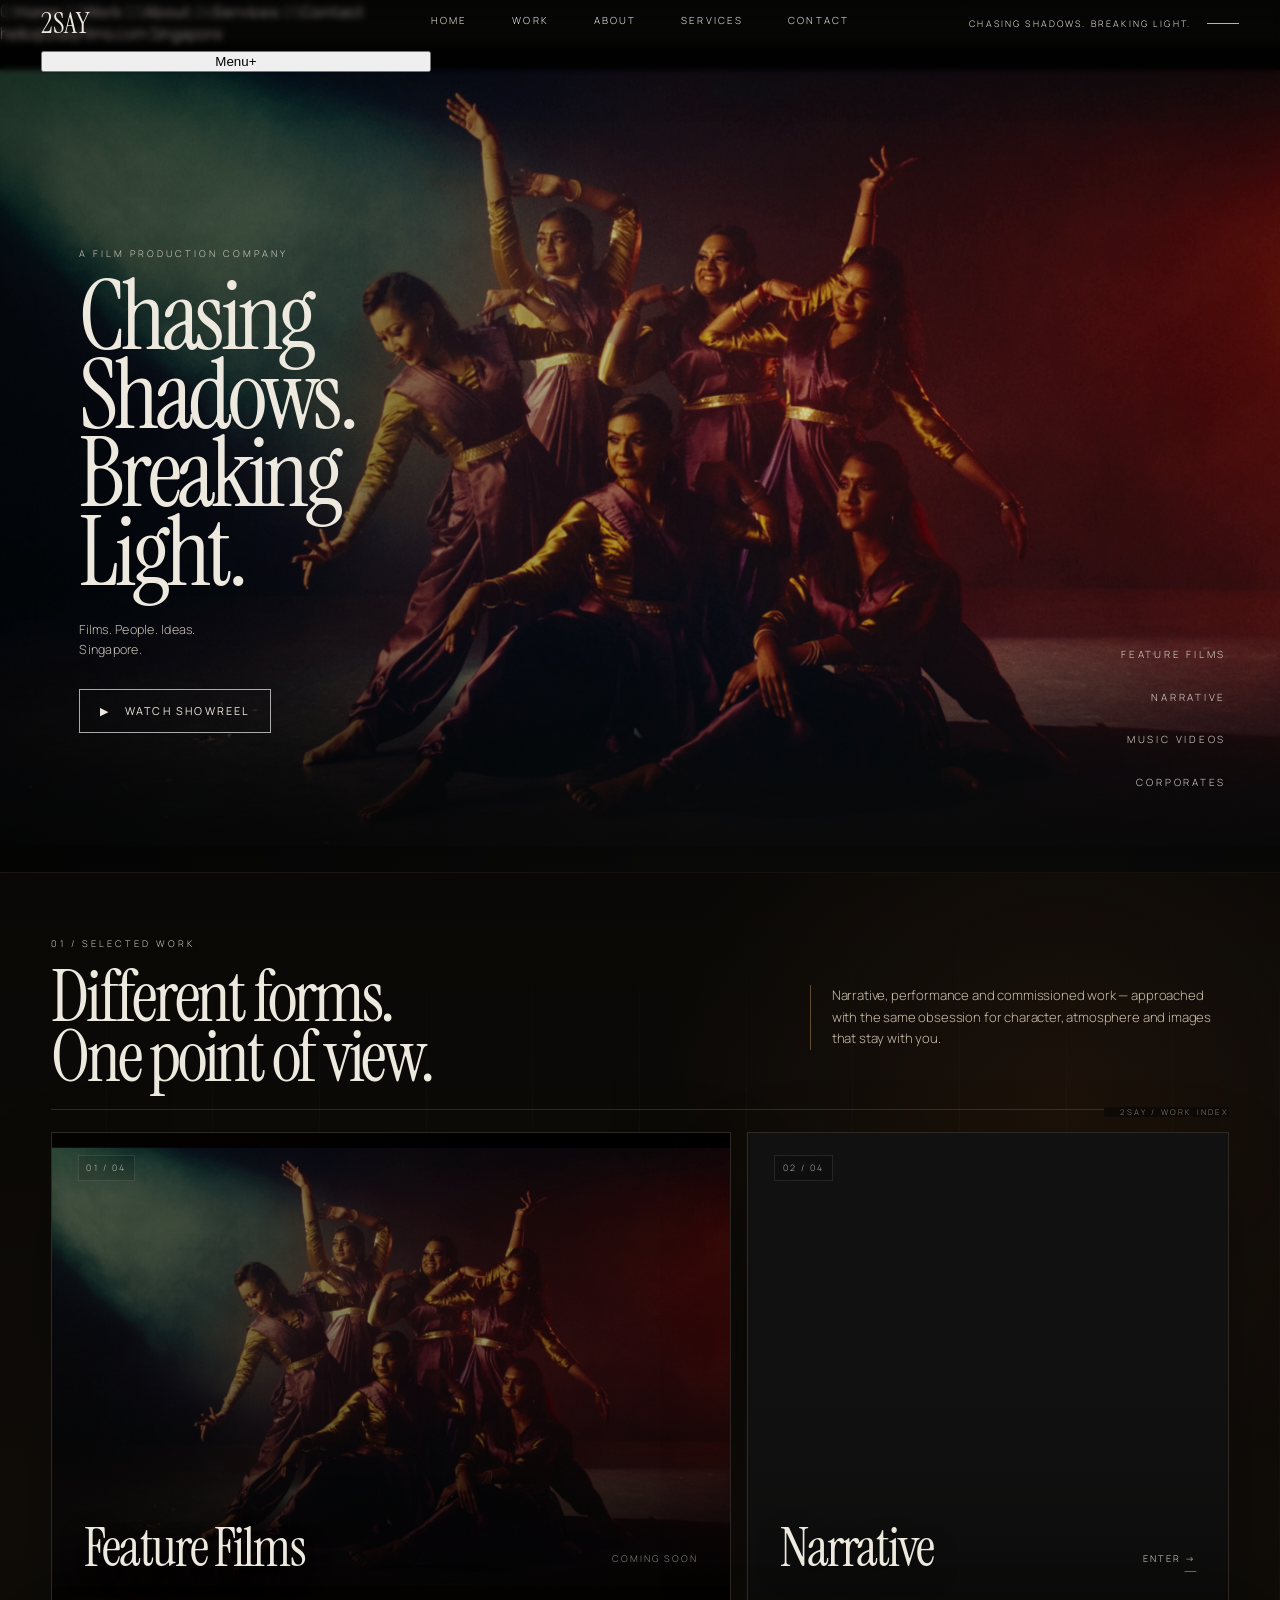
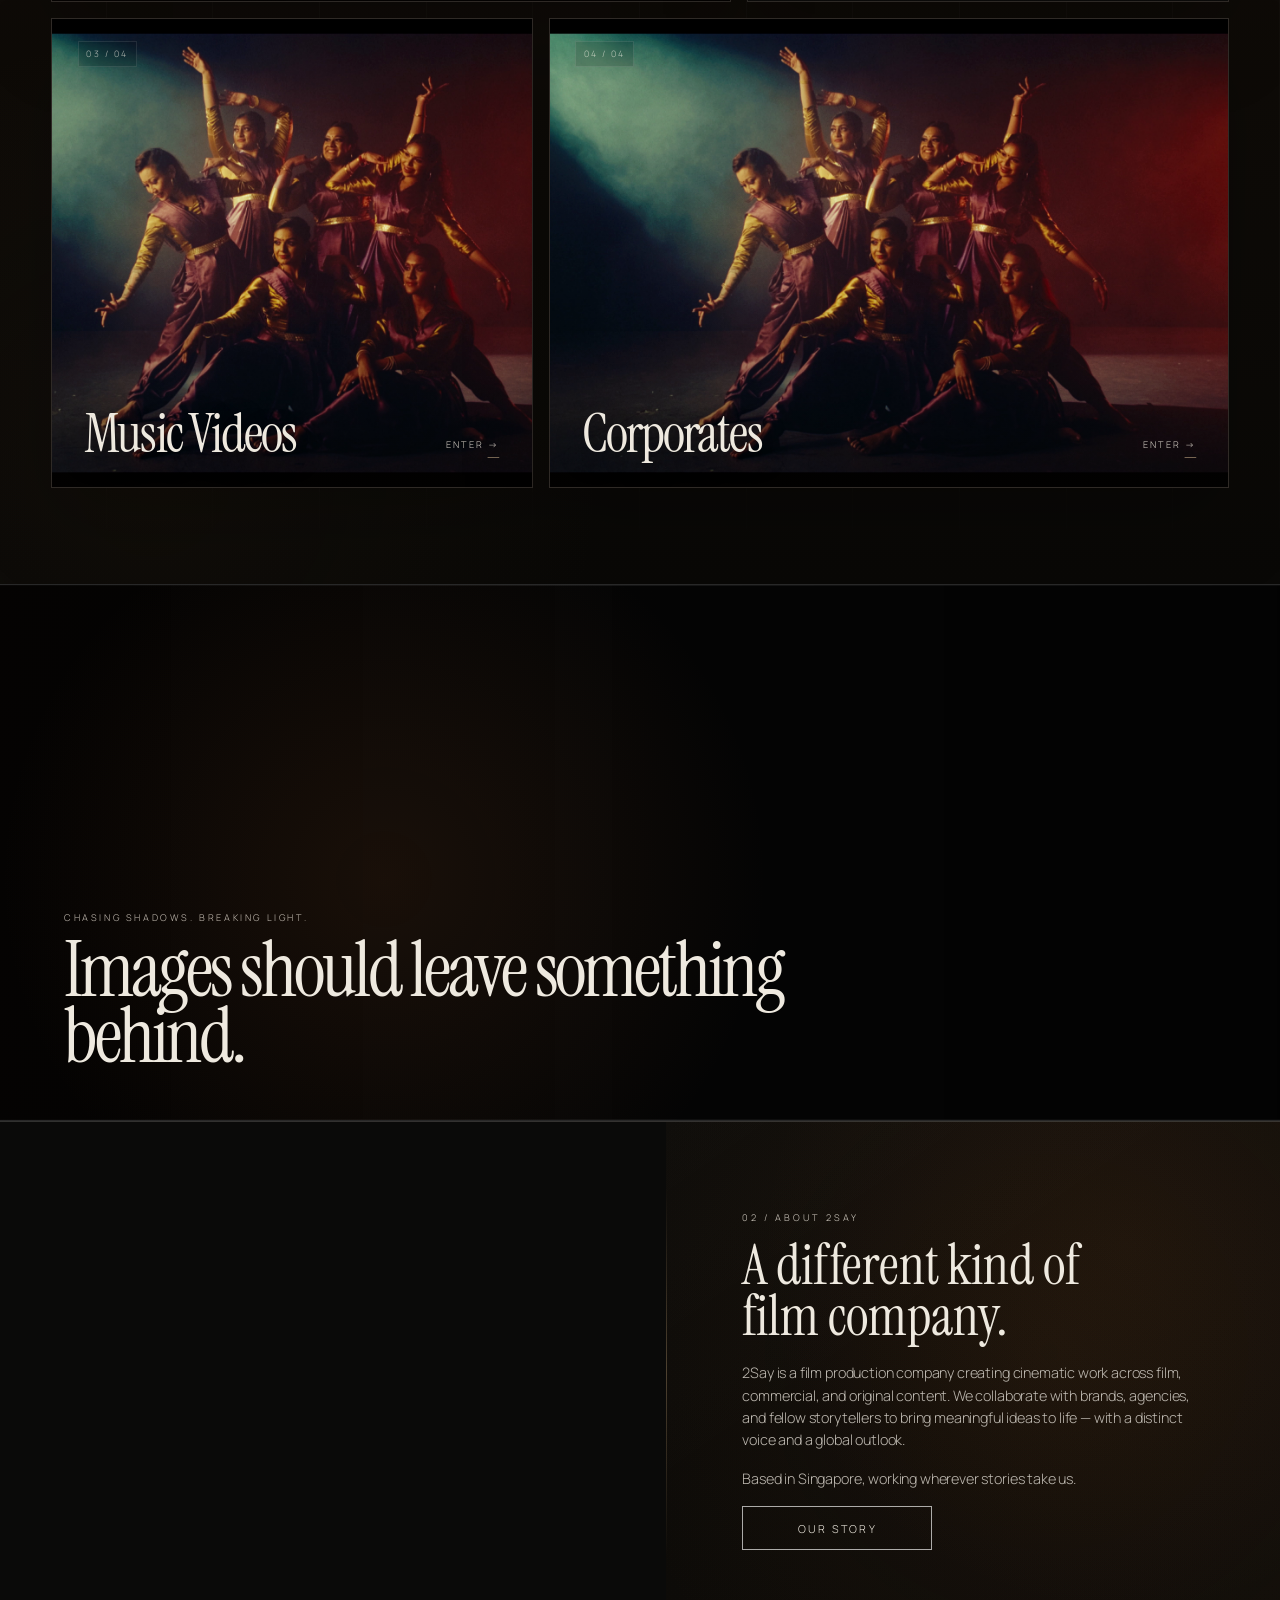
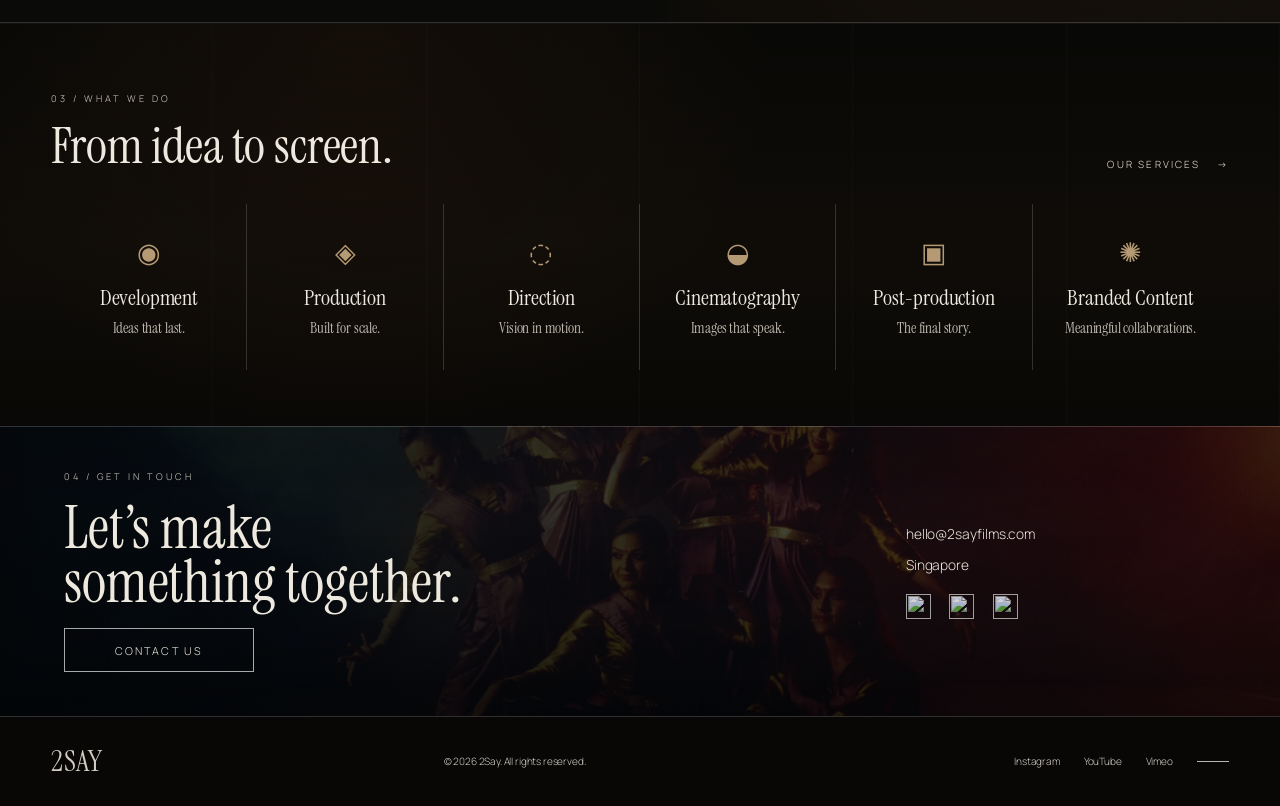
==== commit bfa87fe1: "Polish mobile navigation, contact and editorial system" ====
--- a/index.html
+++ b/index.html
@@ -7,10 +7,11 @@
   <meta name="description" content="2Say Films is a Singapore-based film production company creating cinematic work across film, commercial and original content." />
   <link rel="preconnect" href="https://fonts.googleapis.com">
   <link rel="preconnect" href="https://fonts.gstatic.com" crossorigin>
+  <link rel="preconnect" href="https://media.2sayfilms.com" crossorigin>
   <link href="https://fonts.googleapis.com/css2?family=Instrument+Serif:ital@0;1&family=Manrope:wght@300;400;500;600&display=swap" rel="stylesheet">
-  <link rel="stylesheet" href="styles.css?v=20261006-contact-no-overlay" />
+  <link rel="stylesheet" href="styles.css?v=20261006-polish-pass1" />
   <link rel="stylesheet" href="hero-image.css?v=20261006-mobile-static-hero" />
-  <link rel="stylesheet" href="portfolio.css?v=20261006-work-intro-compact" />
+  <link rel="stylesheet" href="portfolio.css?v=20261006-image-lean1" />
   <link rel="stylesheet" href="print.css?v=20261006-print1" media="print" />
 </head>
 <body>
@@ -25,14 +26,28 @@
       <a href="#contact" class="contact-modal-trigger">Contact</a>
     </nav>
     <div class="header-tagline">Chasing Shadows. Breaking Light. <span class="line"></span></div>
+      <button class="mobile-menu-toggle" type="button" aria-expanded="false" aria-controls="mobile-menu" aria-label="Open menu"><span class="mobile-menu-toggle-label">Menu</span><span class="mobile-menu-toggle-mark" aria-hidden="true">+</span></button>
   </header>
+  <div class="mobile-menu" id="mobile-menu" aria-hidden="true">
+    <nav class="mobile-menu-nav" aria-label="Mobile primary">
+      <a href="#top"><span>01</span><strong>Home</strong></a>
+      <a href="#work"><span>02</span><strong>Work</strong></a>
+      <a href="our-story.html"><span>03</span><strong>About</strong></a>
+      <a href="#services"><span>04</span><strong>Services</strong></a>
+      <a href="#contact" class="contact-modal-trigger"><span>05</span><strong>Contact</strong></a>
+    </nav>
+    <div class="mobile-menu-meta">
+      <a href="mailto:hello@2sayfilms.com">hello@2sayfilms.com</a>
+      <span>Singapore</span>
+    </div>
+  </div>
 
   <main id="top">
     <section class="hero">
       <div class="hero-video" aria-hidden="true">
         <video autoplay muted loop playsinline webkit-playsinline preload="auto" poster="vlcsnap-2026-09-10-22h52m08s626.png" disablepictureinpicture>
-          <source src="https://media.2sayfilms.com/hero-bg.mp4" type="video/mp4" />
-          <source src="https://media.2sayfilms.com/hero-bg.webm" type="video/webm" />
+          <source src="https://media.2sayfilms.com/hero-bg.mp4" type="video/mp4" media="(min-width: 721px)" />
+          <source src="https://media.2sayfilms.com/hero-bg.webm" type="video/webm" media="(min-width: 721px)" />
         </video>
       </div>
       <div class="hero-overlay"></div>
@@ -56,7 +71,7 @@
     <section class="section work-section work-index" id="work">
       <div class="section-heading-row">
         <div>
-          <p class="eyebrow">Selected work</p>
+          <p class="eyebrow">01 / Selected work</p>
           <h2>Different forms.<br>One point of view.</h2>
         </div>
         <p class="work-index-intro">Narrative, performance and commissioned work — approached with the same obsession for character, atmosphere and images that stay with you.</p>
@@ -112,7 +127,7 @@
     <section class="about-split" id="about">
       <div class="about-image"></div>
       <div class="about-copy">
-        <p class="eyebrow">About 2Say</p>
+        <p class="eyebrow">02 / About 2Say</p>
         <h2>A different kind of<br/>film company.</h2>
         <p>2Say is a film production company creating cinematic work across film, commercial, and original content. We collaborate with brands, agencies, and fellow storytellers to bring meaningful ideas to life — with a distinct voice and a global outlook.</p>
         <p>Based in Singapore, working wherever stories take us.</p>
@@ -123,7 +138,7 @@
     <section class="section services-section" id="services">
       <div class="section-heading-row">
         <div>
-          <p class="eyebrow">What we do</p>
+          <p class="eyebrow">03 / What we do</p>
           <h2>From idea to screen.</h2>
         </div>
         <a class="text-link" href="#contact">Our services <span>→</span></a>
@@ -142,7 +157,7 @@
     <section class="contact-banner" id="contact">
       <div class="contact-overlay"></div>
       <div class="contact-left">
-        <p class="eyebrow">Get in touch</p>
+        <p class="eyebrow">04 / Get in touch</p>
         <h2>Let’s make<br/>something together.</h2>
         <a class="outline-btn contact-modal-trigger" href="mailto:hello@2sayfilms.com">Contact Us</a>
       </div>
@@ -172,7 +187,10 @@
       <div class="contact-modal-main">
         <p class="contact-modal-kicker">Start a conversation</p>
         <h2 id="contact-modal-title">Tell us what<br>you’re making.</h2>
-        <form class="contact-modal-form" id="contact-modal-form">
+        <form class="contact-modal-form" id="contact-modal-form" action="https://formsubmit.co/hello@2sayfilms.com" method="POST">
+          <input class="contact-honey" type="text" name="_honey" tabindex="-1" autocomplete="off" aria-hidden="true" />
+          <input type="hidden" name="_subject" value="New 2Say Films website enquiry" />
+          <input type="hidden" name="_template" value="table" />
           <label>
             <span>Name</span>
             <input type="text" name="name" autocomplete="name" required />
@@ -189,6 +207,7 @@
             <button class="contact-modal-submit" type="submit">Send enquiry <span>→</span></button>
             <a href="mailto:hello@2sayfilms.com">hello@2sayfilms.com</a>
           </div>
+          <p class="contact-form-status" id="contact-form-status" aria-live="polite"></p>
         </form>
       </div>
     </div>
@@ -199,9 +218,9 @@
     <div class="brand footer-brand">2SAY</div>
     <div>© 2026 2Say. All rights reserved.</div>
     <div class="footer-links">
-      <a href="#">Privacy</a>
-      <a href="#">Terms</a>
-      <a href="#">Credits</a>
+      <a href="https://www.instagram.com/2sayfilms/" target="_blank" rel="noopener noreferrer">Instagram</a>
+      <a href="https://www.youtube.com/@2sayfilms" target="_blank" rel="noopener noreferrer">YouTube</a>
+      <a href="https://vimeo.com/2sayfilms" target="_blank" rel="noopener noreferrer">Vimeo</a>
       <span class="line"></span>
     </div>
   </footer>
@@ -220,6 +239,6 @@
     </div>
   </div>
 
-  <script src="script.js?v=20261006-contact-modal1"></script>
+  <script src="script.js?v=20261006-polish-pass1"></script>
 </body>
 </html>
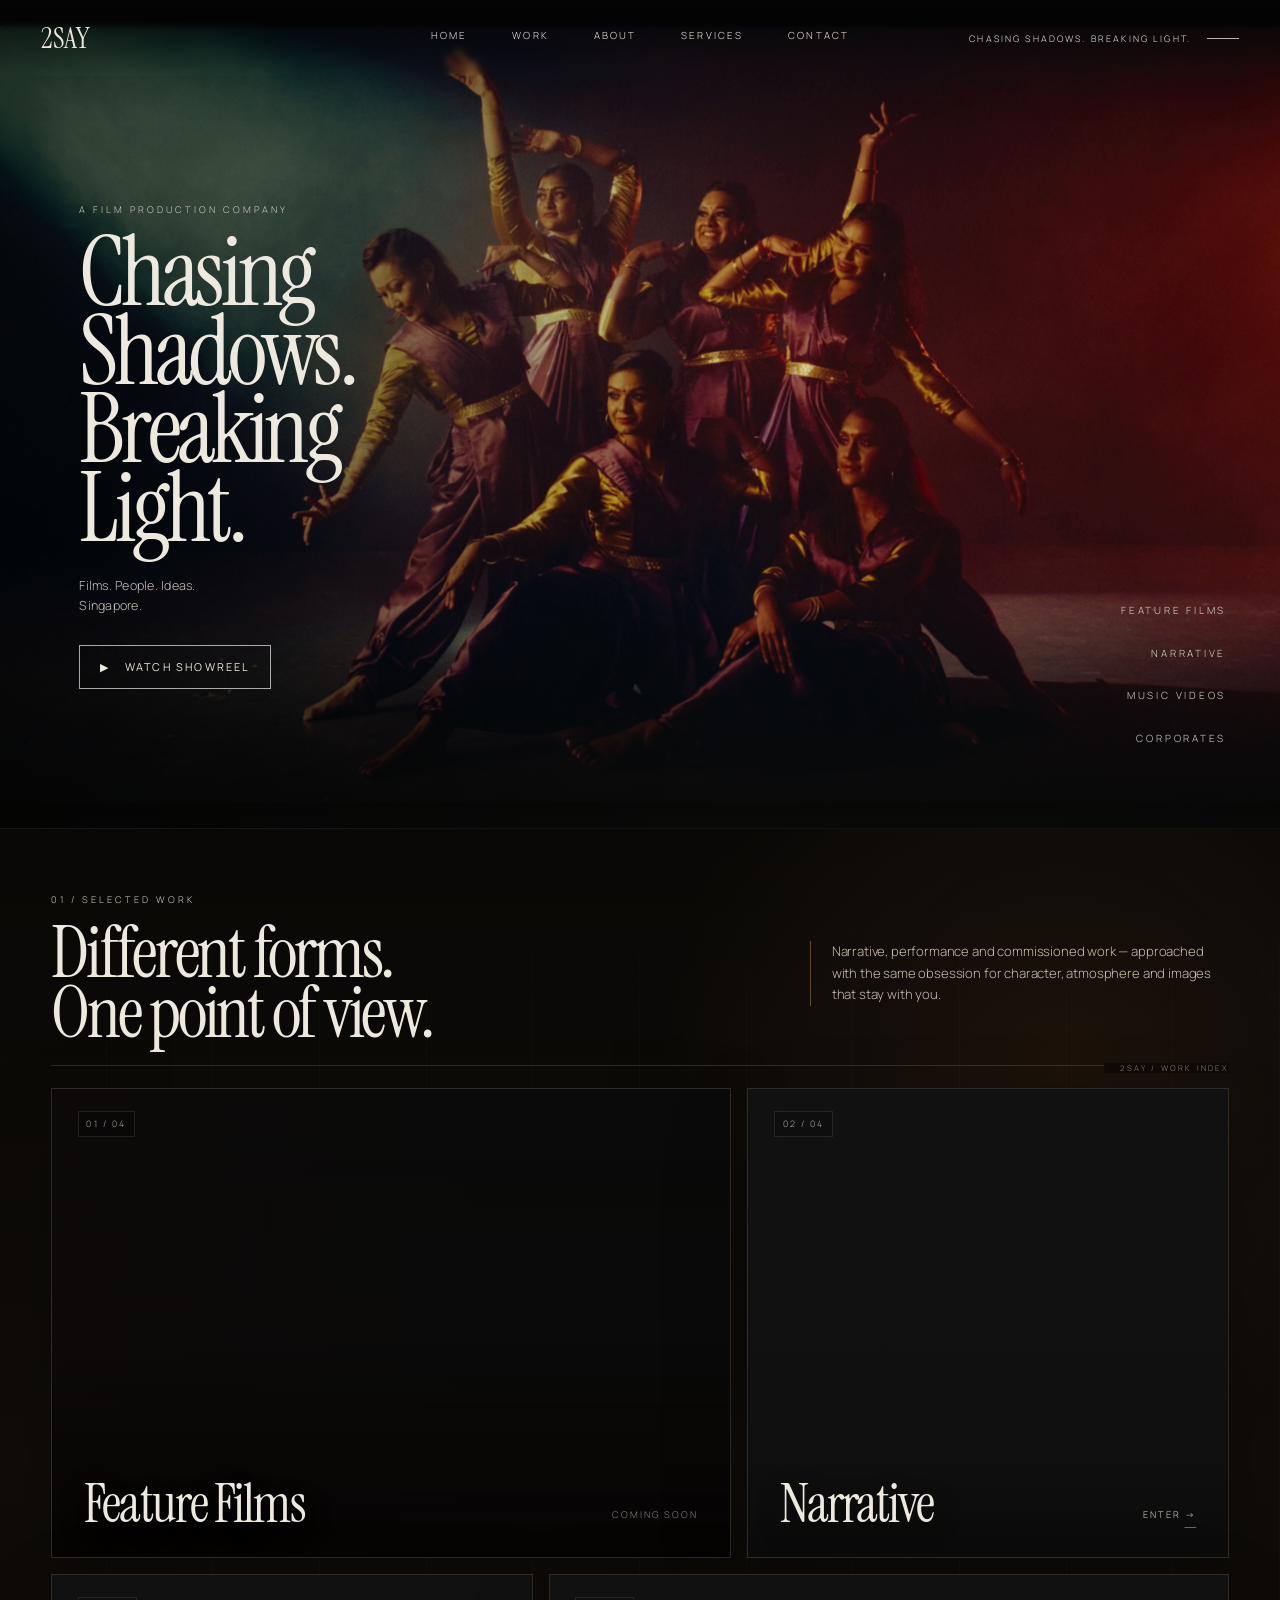
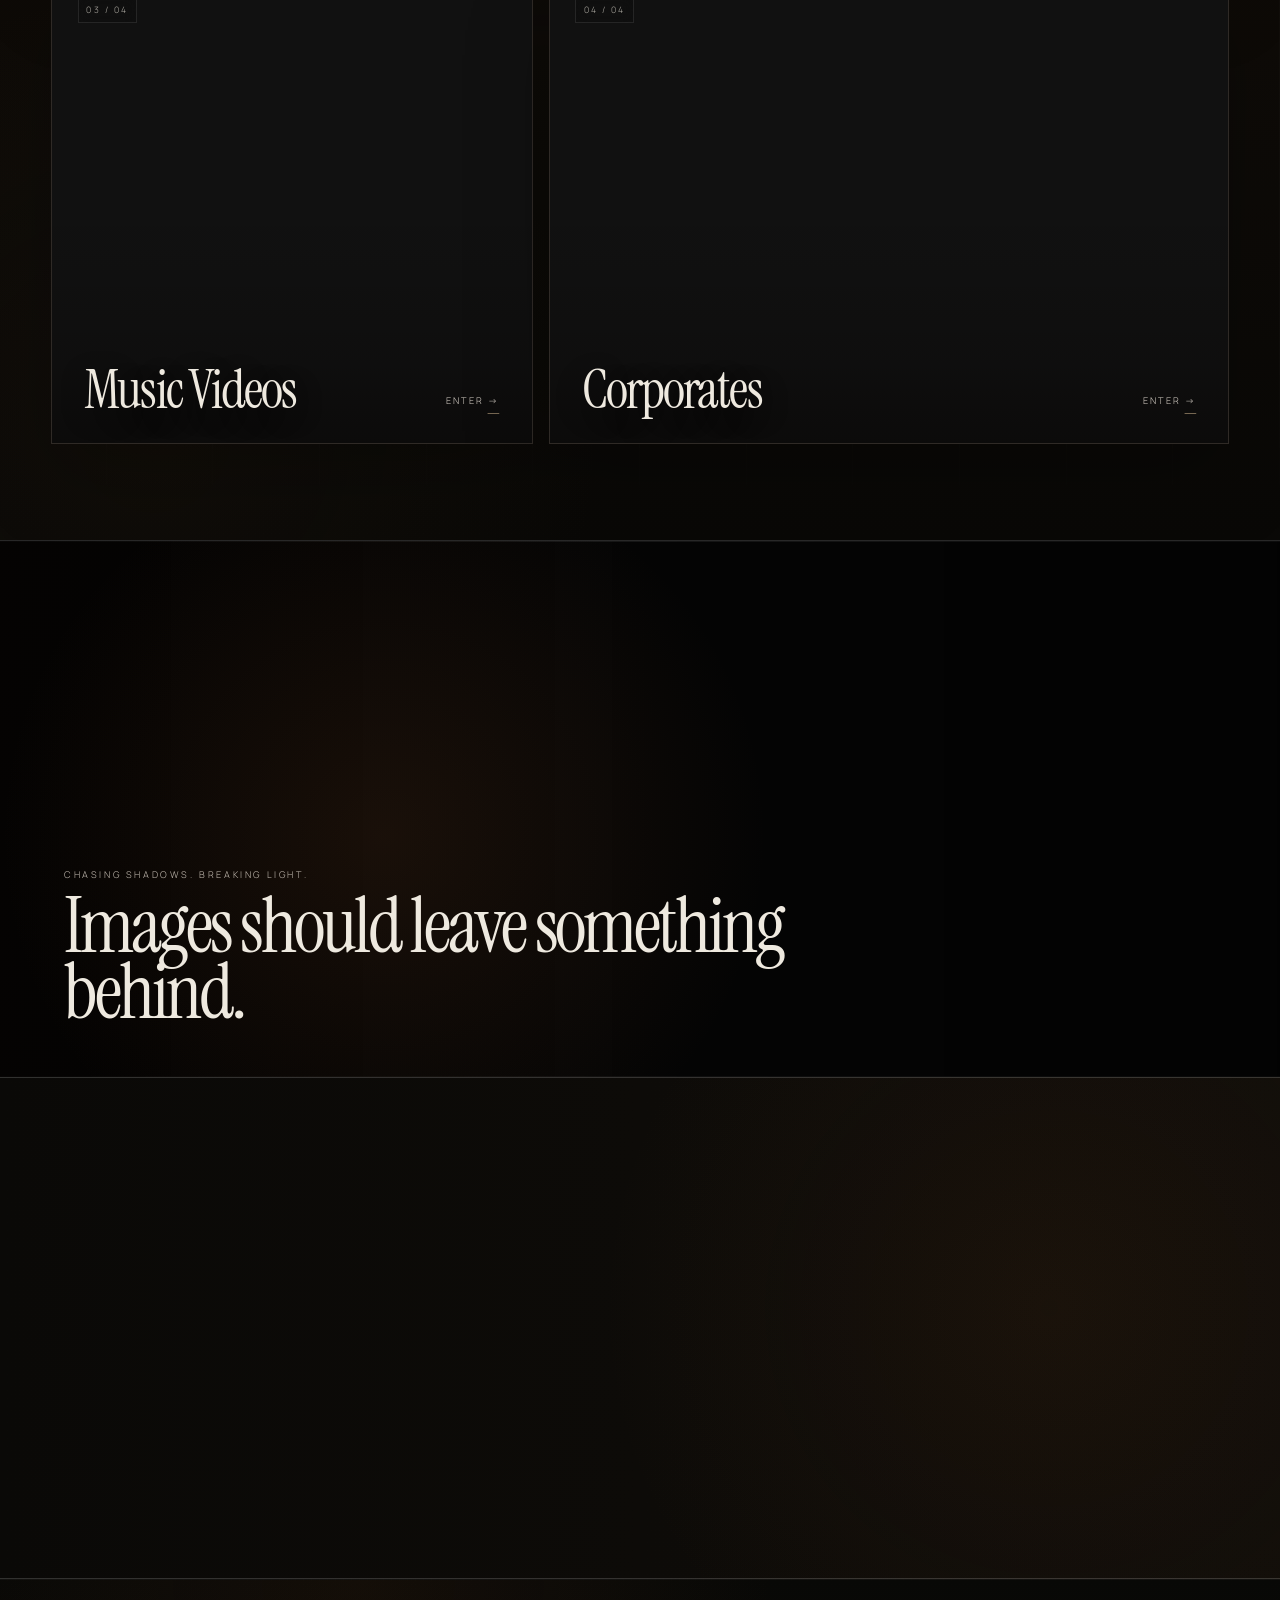
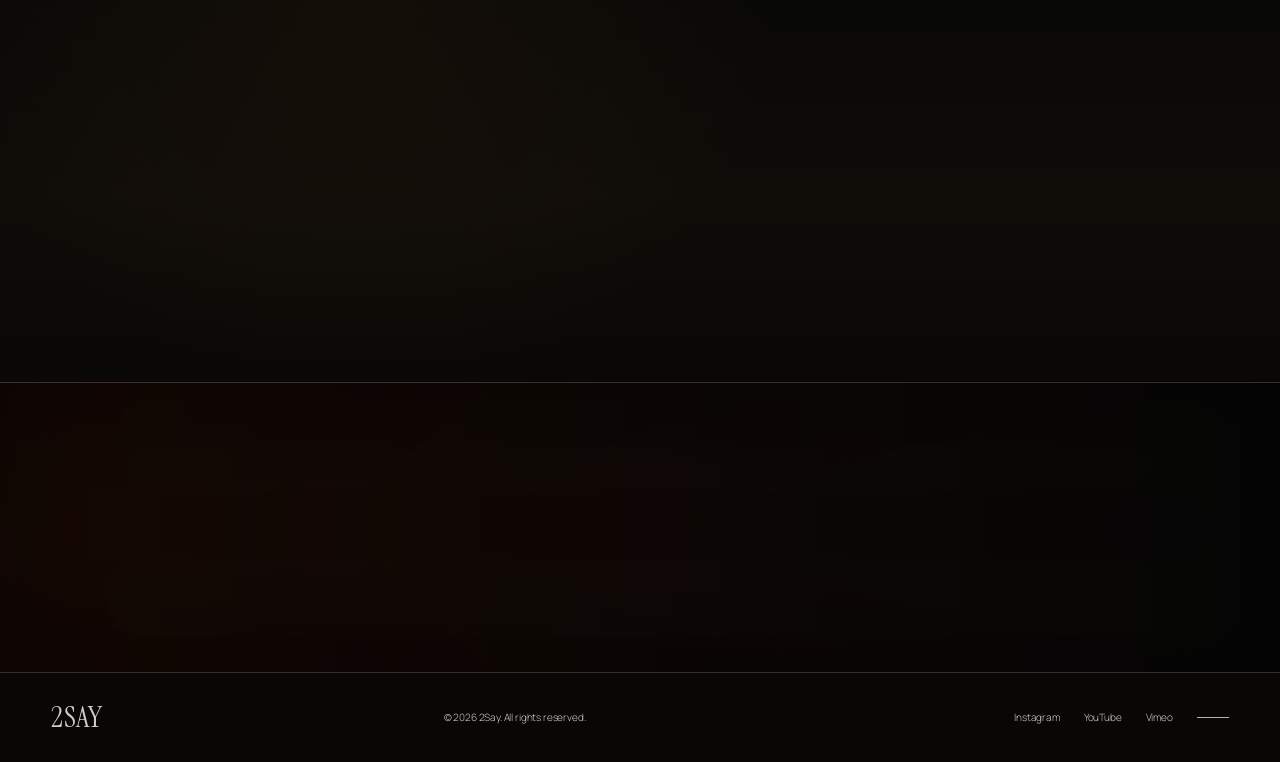
==== commit 5dd1209d: "Refresh restored homepage contact background" ====
--- a/index.html
+++ b/index.html
@@ -11,7 +11,7 @@
   <link href="https://fonts.googleapis.com/css2?family=Instrument+Serif:ital@0;1&family=Manrope:wght@300;400;500;600&display=swap" rel="stylesheet">
   <link rel="stylesheet" href="styles.css?v=20261006-polish-pass1" />
   <link rel="stylesheet" href="hero-image.css?v=20261006-mobile-static-hero" />
-  <link rel="stylesheet" href="portfolio.css?v=20261006-image-lean1" />
+  <link rel="stylesheet" href="portfolio.css?v=20261006-contact-warm-restore" />
   <link rel="stylesheet" href="print.css?v=20261006-print1" media="print" />
 </head>
 <body>
--- a/styles.css
+++ b/styles.css
@@ -555,7 +555,7 @@
   flex-direction:column;
   justify-content:space-between;
   border-right:1px solid rgba(255,255,255,.12);
-  background:url("https://media.2sayfilms.com/CONTACT.png") center / cover no-repeat;
+  background:#0a0a0a;
   filter:grayscale(1);
 }
 
@@ -716,3 +716,154 @@
     display:none !important;
   }
 }
+
+
+/* Load the contact artwork only when the modal is opened. */
+.contact-modal.is-open .contact-modal-aside{
+  background-image:url("https://media.2sayfilms.com/CONTACT.png");
+  background-position:center;
+  background-size:cover;
+  background-repeat:no-repeat;
+}
+
+
+/* Contact form delivery states */
+.contact-honey{
+  position:absolute !important;
+  left:-10000px !important;
+  width:1px !important;
+  height:1px !important;
+  overflow:hidden !important;
+}
+
+.contact-form-status{
+  grid-column:1 / -1;
+  min-height:1.2em;
+  margin:.15rem 0 0;
+  color:#aaa49b;
+  font-size:.68rem;
+  line-height:1.5;
+  letter-spacing:.04em;
+}
+
+.contact-form-status.is-success{ color:#d9d4cb; }
+.contact-form-status.is-error{ color:#d6a49c; }
+
+.contact-modal-submit:disabled{
+  opacity:.48;
+  cursor:wait;
+}
+
+
+/* Editorial mobile menu */
+.mobile-menu-toggle,
+.mobile-menu{
+  display:none;
+}
+
+@media(max-width:720px){
+  .site-header{
+    grid-template-columns:1fr auto;
+  }
+
+  .mobile-menu-toggle{
+    justify-self:end;
+    display:inline-flex;
+    align-items:center;
+    gap:.85rem;
+    border:0;
+    padding:.6rem 0;
+    background:transparent;
+    color:var(--text);
+    font:500 .61rem/1 var(--sans);
+    letter-spacing:.22em;
+    text-transform:uppercase;
+    cursor:pointer;
+  }
+
+  .mobile-menu-toggle-mark{
+    display:grid;
+    place-items:center;
+    width:1.35rem;
+    height:1.35rem;
+    font-size:1.2rem;
+    font-weight:300;
+    transition:transform .3s ease;
+  }
+
+  body.mobile-menu-open .mobile-menu-toggle-mark{
+    transform:rotate(45deg);
+  }
+
+  .mobile-menu{
+    position:fixed;
+    inset:0;
+    z-index:19;
+    display:flex;
+    flex-direction:column;
+    justify-content:space-between;
+    padding:7.2rem 1.3rem 2rem;
+    background:#080808;
+    opacity:0;
+    visibility:hidden;
+    pointer-events:none;
+    transform:translateY(-1.5rem);
+    transition:opacity .28s ease,transform .32s cubic-bezier(.2,.7,.2,1),visibility .28s ease;
+  }
+
+  .mobile-menu.is-open{
+    opacity:1;
+    visibility:visible;
+    pointer-events:auto;
+    transform:translateY(0);
+  }
+
+  .mobile-menu-nav{
+    border-top:1px solid rgba(255,255,255,.16);
+  }
+
+  .mobile-menu-nav a{
+    display:grid;
+    grid-template-columns:2.3rem 1fr;
+    gap:1rem;
+    align-items:baseline;
+    padding:1rem 0 .9rem;
+    border-bottom:1px solid rgba(255,255,255,.16);
+  }
+
+  .mobile-menu-nav a span{
+    color:#77736d;
+    font-size:.55rem;
+    letter-spacing:.18em;
+  }
+
+  .mobile-menu-nav a strong{
+    font-family:var(--serif);
+    font-size:clamp(3rem,15vw,5rem);
+    font-weight:400;
+    line-height:.82;
+    letter-spacing:-.035em;
+  }
+
+  .mobile-menu-meta{
+    display:flex;
+    justify-content:space-between;
+    gap:1rem;
+    padding-top:2rem;
+    color:#aaa49b;
+    font-size:.61rem;
+    letter-spacing:.12em;
+    text-transform:uppercase;
+  }
+
+  body.mobile-menu-open{
+    overflow:hidden;
+  }
+}
+
+@media print{
+  .mobile-menu-toggle,
+  .mobile-menu{
+    display:none !important;
+  }
+}
--- a/portfolio.css
+++ b/portfolio.css
@@ -147,10 +147,10 @@
 .is-coming .category-meta{opacity:.62;}
 .is-coming{cursor:default;}
 
-.feature-media{background-image:url("https://media.2sayfilms.com/feature-coming.webp"),url('vlcsnap-2026-09-10-22h52m08s626.png');}
+.feature-media{background-image:url("https://media.2sayfilms.com/feature-coming.webp");background-color:#111;}
 .short-media{background-image:url("https://media.2sayfilms.com/NARRATIVE%20THUMBNAIL.png");background-color:#111;}
-.music-media{background-image:url("https://media.2sayfilms.com/MUSIC%20VIDEO%20THUMBNAIL.png"),url("https://media.2sayfilms.com/music-01.webp"),url('vlcsnap-2026-09-10-22h52m08s626.png');}
-.corp-media{background-image:url("https://media.2sayfilms.com/CORPORATE%20TITLE.png?v=20261005-1439"),url("https://media.2sayfilms.com/corp-03.webp"),url('vlcsnap-2026-09-10-22h52m08s626.png');}
+.music-media{background-image:url("https://media.2sayfilms.com/MUSIC%20VIDEO%20THUMBNAIL.png");background-color:#111;}
+.corp-media{background-image:url("https://media.2sayfilms.com/CORPORATE%20TITLE.png?v=20261005-1439");background-color:#111;}
 
 .visual-interlude{
   position:relative;
@@ -175,11 +175,7 @@
   top:50%;
   width:min(42vw,560px);
   height:100vw;
-  background-image:
-    url("https://media.2sayfilms.com/DANCE%20BTS.png"),
-    url("https://media.2sayfilms.com/DANCE%20BTS.jpg"),
-    url("https://media.2sayfilms.com/DANCE%20BTS.jpeg"),
-    url("https://media.2sayfilms.com/DANCE%20BTS.webp");
+  background-image:url("https://media.2sayfilms.com/DANCE%20BTS.png");
   background-position:center;
   background-size:cover;
   background-repeat:no-repeat;
@@ -231,9 +227,8 @@
 
 .contact-banner{
   background:
-    linear-gradient(90deg,rgba(7,12,17,.92),rgba(7,12,17,.5)),
-    url("https://media.2sayfilms.com/corp-03.webp") center / cover,
-    url('vlcsnap-2026-09-10-22h52m08s626.png') center / cover;
+    linear-gradient(90deg,rgba(24,10,5,.90) 0%,rgba(22,11,7,.58) 48%,rgba(6,8,9,.46) 100%),
+    url("https://media.2sayfilms.com/corp-03.webp") center 58% / cover no-repeat;
 }
 
 /* Portfolio pages */
@@ -309,8 +304,8 @@
   pointer-events:none;
 }
 
-.portfolio-lead.short{background-image:url("https://media.2sayfilms.com/short-01.webp"),url('vlcsnap-2026-09-10-22h52m08s626.png');}
-.portfolio-lead.music{background-image:url("https://media.2sayfilms.com/music-01.webp"),url('vlcsnap-2026-09-10-22h52m08s626.png');}
+.portfolio-lead.short{background-image:url("https://media.2sayfilms.com/short-01.webp");}
+.portfolio-lead.music{background-image:url("https://media.2sayfilms.com/music-01.webp");}
 .portfolio-lead.corporate{background-image:url("assets/coming-soon-corporates.webp");}
 
 .portfolio-rule{
@@ -374,24 +369,24 @@
   text-transform:uppercase;
 }
 
-.short-01{background-image:url("https://media.2sayfilms.com/short-01.webp"),url('vlcsnap-2026-09-10-22h52m08s626.png');}
-.short-02{background-image:url("https://media.2sayfilms.com/short-02.webp"),url('vlcsnap-2026-09-10-22h52m08s626.png');}
-.short-03{background-image:url("https://media.2sayfilms.com/short-03.webp"),url('vlcsnap-2026-09-10-22h52m08s626.png');}
-.short-04{background-image:url("https://media.2sayfilms.com/short-04.webp"),url('vlcsnap-2026-09-10-22h52m08s626.png');}
-.short-05{background-image:url("https://media.2sayfilms.com/short-05.webp"),url('vlcsnap-2026-09-10-22h52m08s626.png');}
-.short-06{background-image:url("https://media.2sayfilms.com/short-06.webp"),url('vlcsnap-2026-09-10-22h52m08s626.png');}
-
-.music-01{background-image:url("https://media.2sayfilms.com/music-01.webp"),url('vlcsnap-2026-09-10-22h52m08s626.png');}
-.music-02{background-image:url("https://media.2sayfilms.com/music-02.webp"),url('vlcsnap-2026-09-10-22h52m08s626.png');}
-.music-03{background-image:url("https://media.2sayfilms.com/music-03.webp"),url('vlcsnap-2026-09-10-22h52m08s626.png');}
-.music-04{background-image:url("https://media.2sayfilms.com/music-04.webp"),url('vlcsnap-2026-09-10-22h52m08s626.png');}
-.music-05{background-image:url("https://media.2sayfilms.com/music-05.webp"),url('vlcsnap-2026-09-10-22h52m08s626.png');}
-
-.corp-01{background-image:url("https://media.2sayfilms.com/corp-03.webp"),url('vlcsnap-2026-09-10-22h52m08s626.png');}
-.corp-02{background-image:url("https://media.2sayfilms.com/corp-02.webp"),url('vlcsnap-2026-09-10-22h52m08s626.png');}
-.corp-03{background-image:url("https://media.2sayfilms.com/corp-03.webp"),url('vlcsnap-2026-09-10-22h52m08s626.png');}
-.corp-04{background-image:url("https://media.2sayfilms.com/corp-04.webp"),url('vlcsnap-2026-09-10-22h52m08s626.png');}
-.corp-05{background-image:url("https://media.2sayfilms.com/corp-05.webp"),url('vlcsnap-2026-09-10-22h52m08s626.png');}
+.short-01{background-image:url("https://media.2sayfilms.com/short-01.webp");}
+.short-02{background-image:url("https://media.2sayfilms.com/short-02.webp");}
+.short-03{background-image:url("https://media.2sayfilms.com/short-03.webp");}
+.short-04{background-image:url("https://media.2sayfilms.com/short-04.webp");}
+.short-05{background-image:url("https://media.2sayfilms.com/short-05.webp");}
+.short-06{background-image:url("https://media.2sayfilms.com/short-06.webp");}
+
+.music-01{background-image:url("https://media.2sayfilms.com/music-01.webp");}
+.music-02{background-image:url("https://media.2sayfilms.com/music-02.webp");}
+.music-03{background-image:url("https://media.2sayfilms.com/music-03.webp");}
+.music-04{background-image:url("https://media.2sayfilms.com/music-04.webp");}
+.music-05{background-image:url("https://media.2sayfilms.com/music-05.webp");}
+
+.corp-01{background-image:url("https://media.2sayfilms.com/corp-03.webp");}
+.corp-02{background-image:url("https://media.2sayfilms.com/corp-02.webp");}
+.corp-03{background-image:url("https://media.2sayfilms.com/corp-03.webp");}
+.corp-04{background-image:url("https://media.2sayfilms.com/corp-04.webp");}
+.corp-05{background-image:url("https://media.2sayfilms.com/corp-05.webp");}
 
 .portfolio-break{
   margin:0 4vw 9rem;
@@ -1244,3 +1239,14 @@
     max-width:34rem;
   }
 }
+
+
+/* Lightweight rendering for below-fold sections */
+.work-index,
+.visual-interlude,
+.about-split,
+.services-section,
+.contact-banner{
+  content-visibility:auto;
+  contain-intrinsic-size:auto 720px;
+}
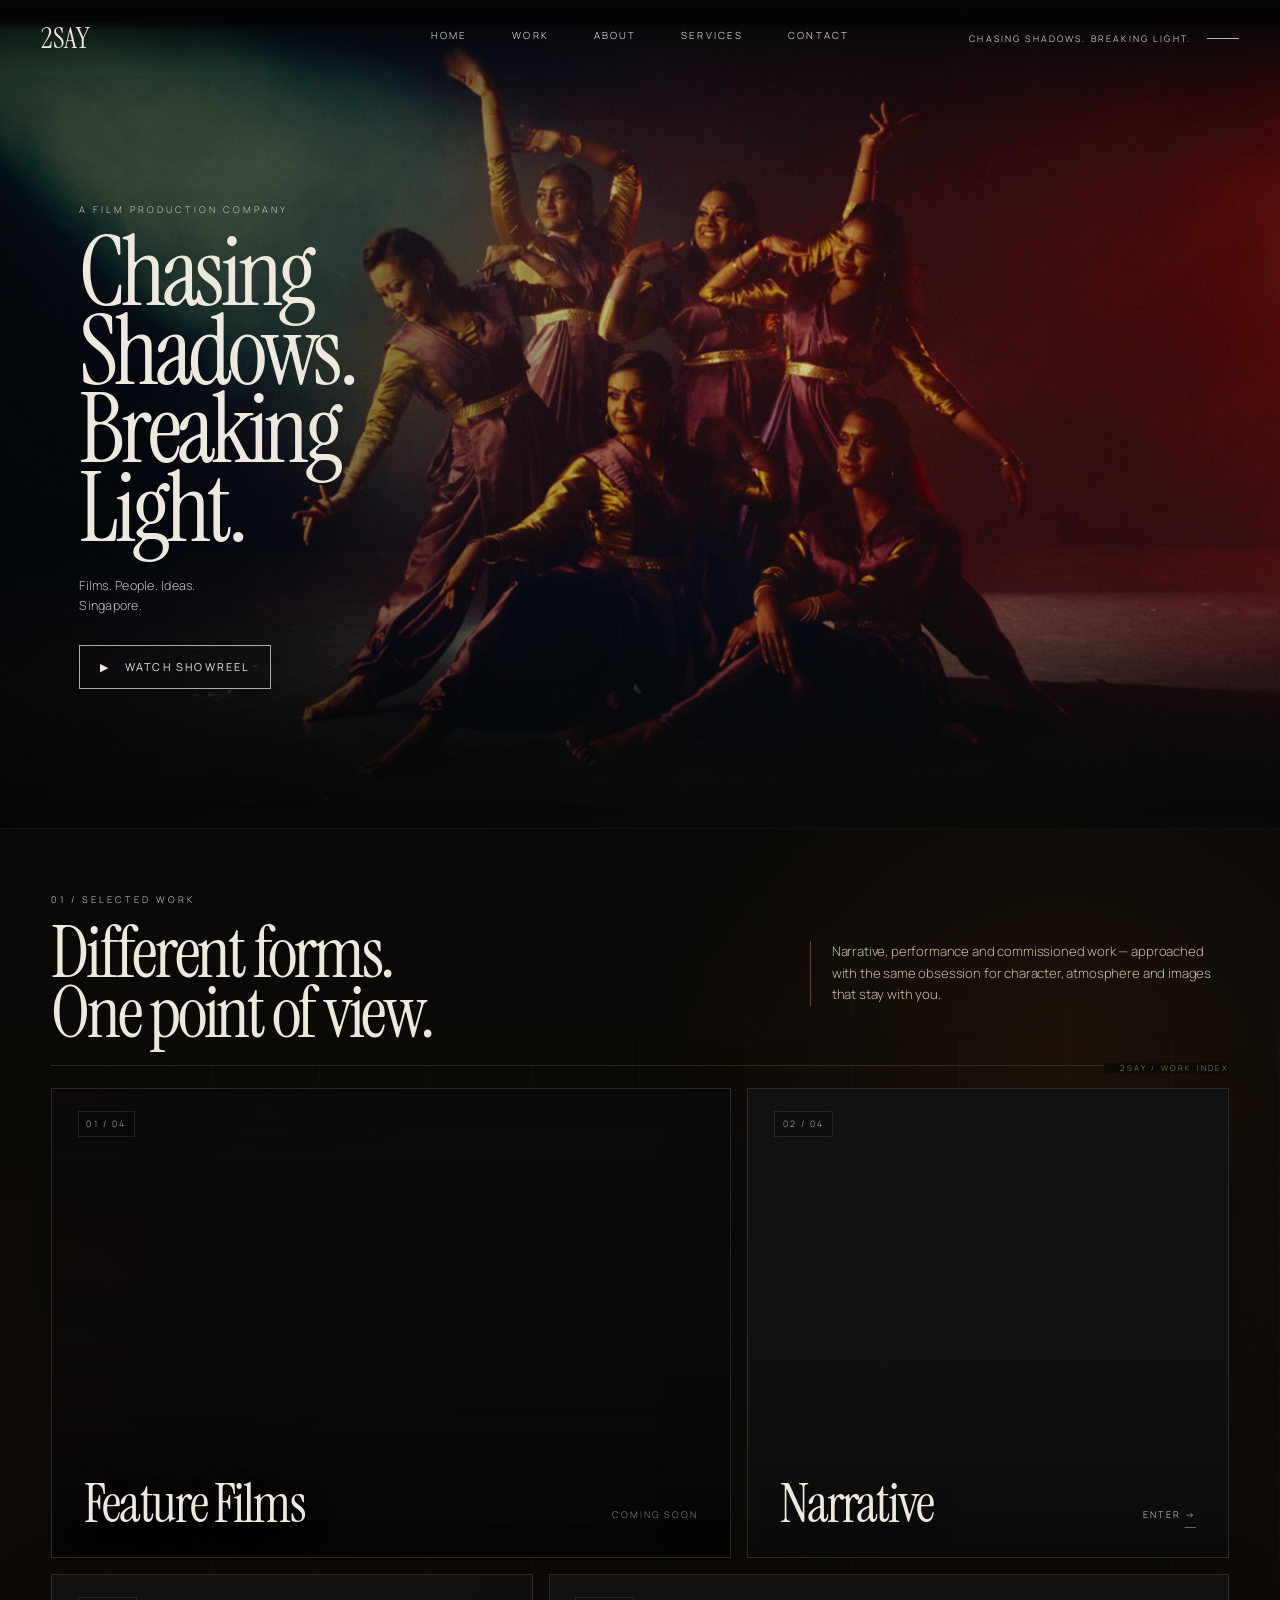
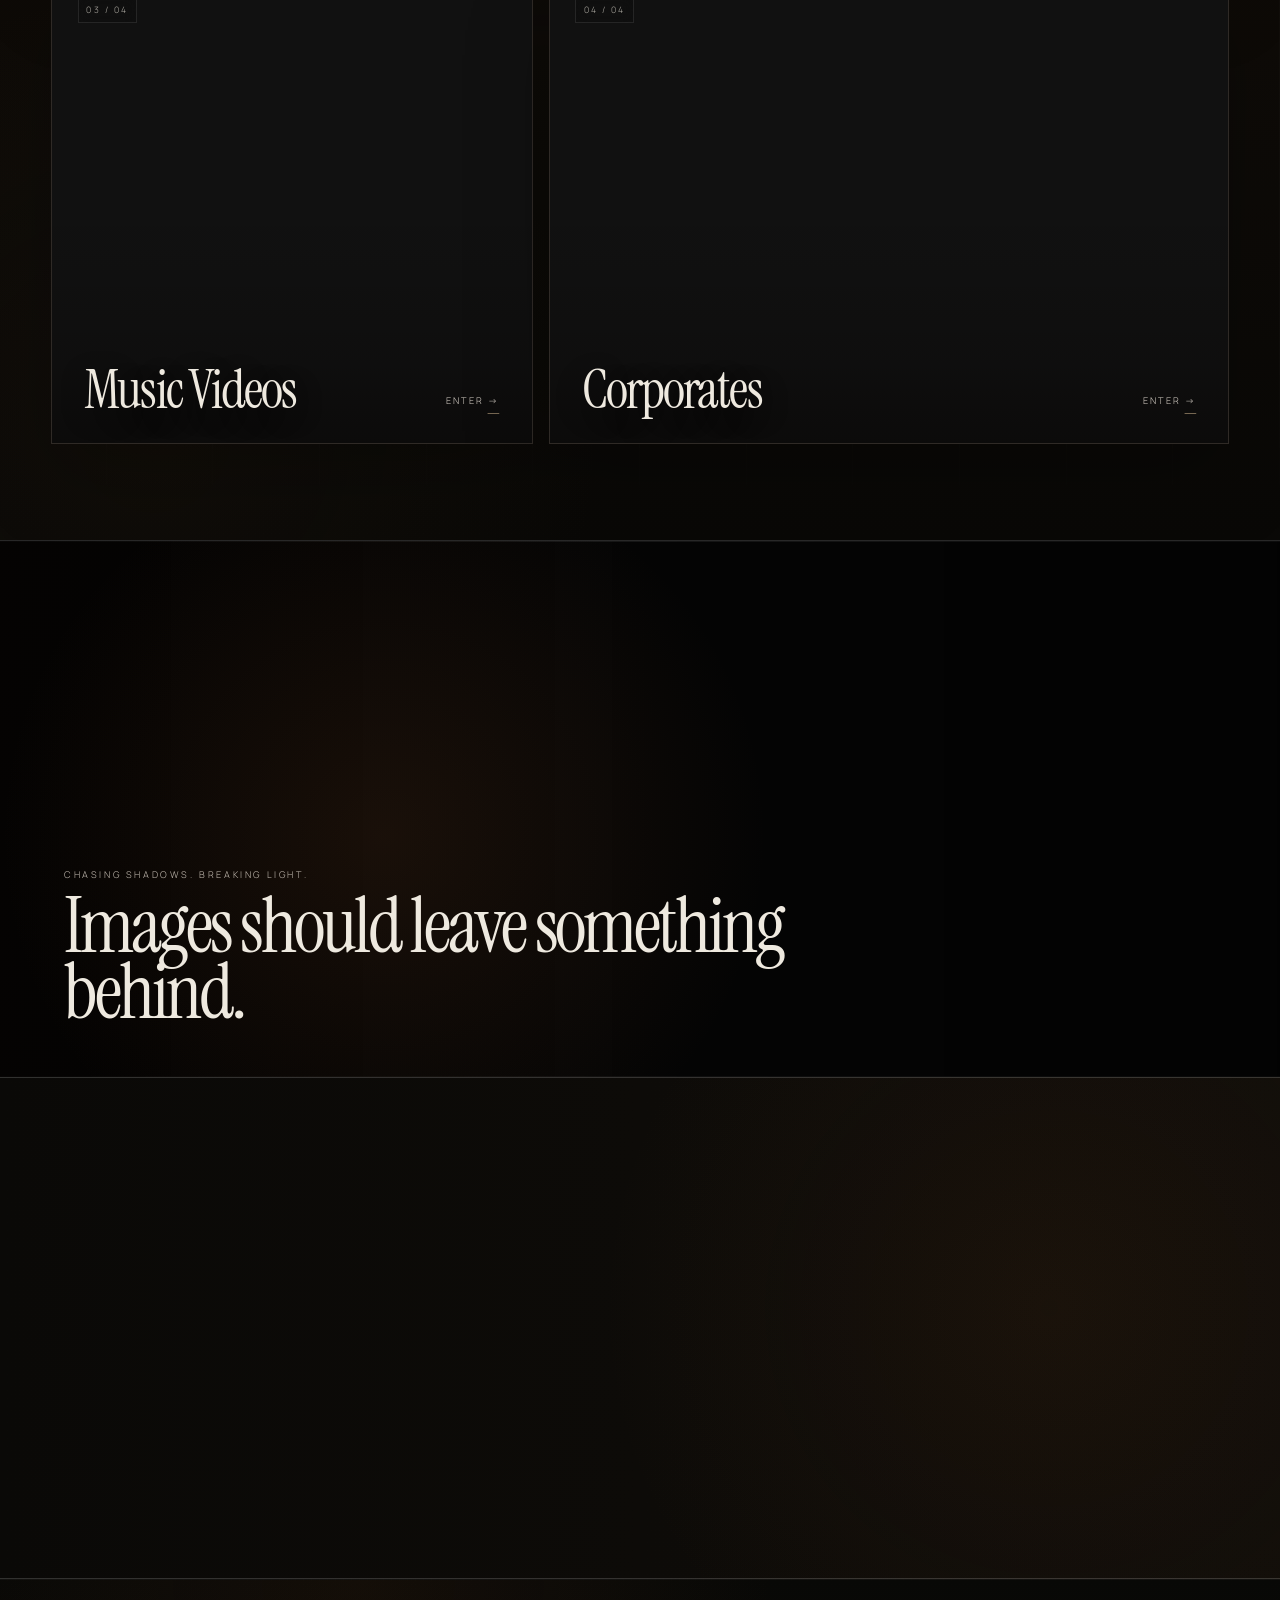
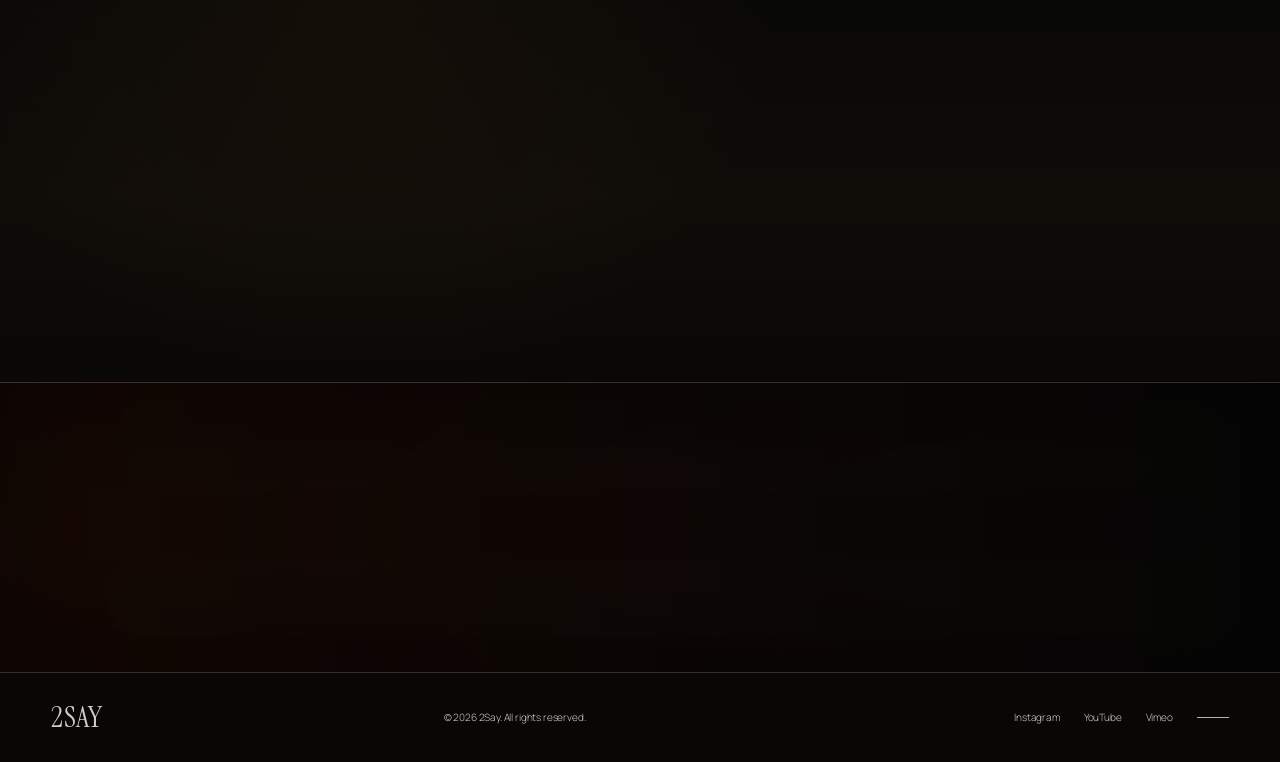
==== commit e846bbb4: "Remove hero category labels from homepage" ====
--- a/index.html
+++ b/index.html
@@ -59,14 +59,7 @@
           <span class="play">▶</span> Watch Showreel
         </button>
       </div>
-
-      <div class="hero-categories" aria-label="Work categories">
-        <span>Feature Films</span>
-        <span>Narrative</span>
-        <span>Music Videos</span>
-        <span>Corporates</span>
-      </div>
-    </section>
+</section>
 
     <section class="section work-section work-index" id="work">
       <div class="section-heading-row">
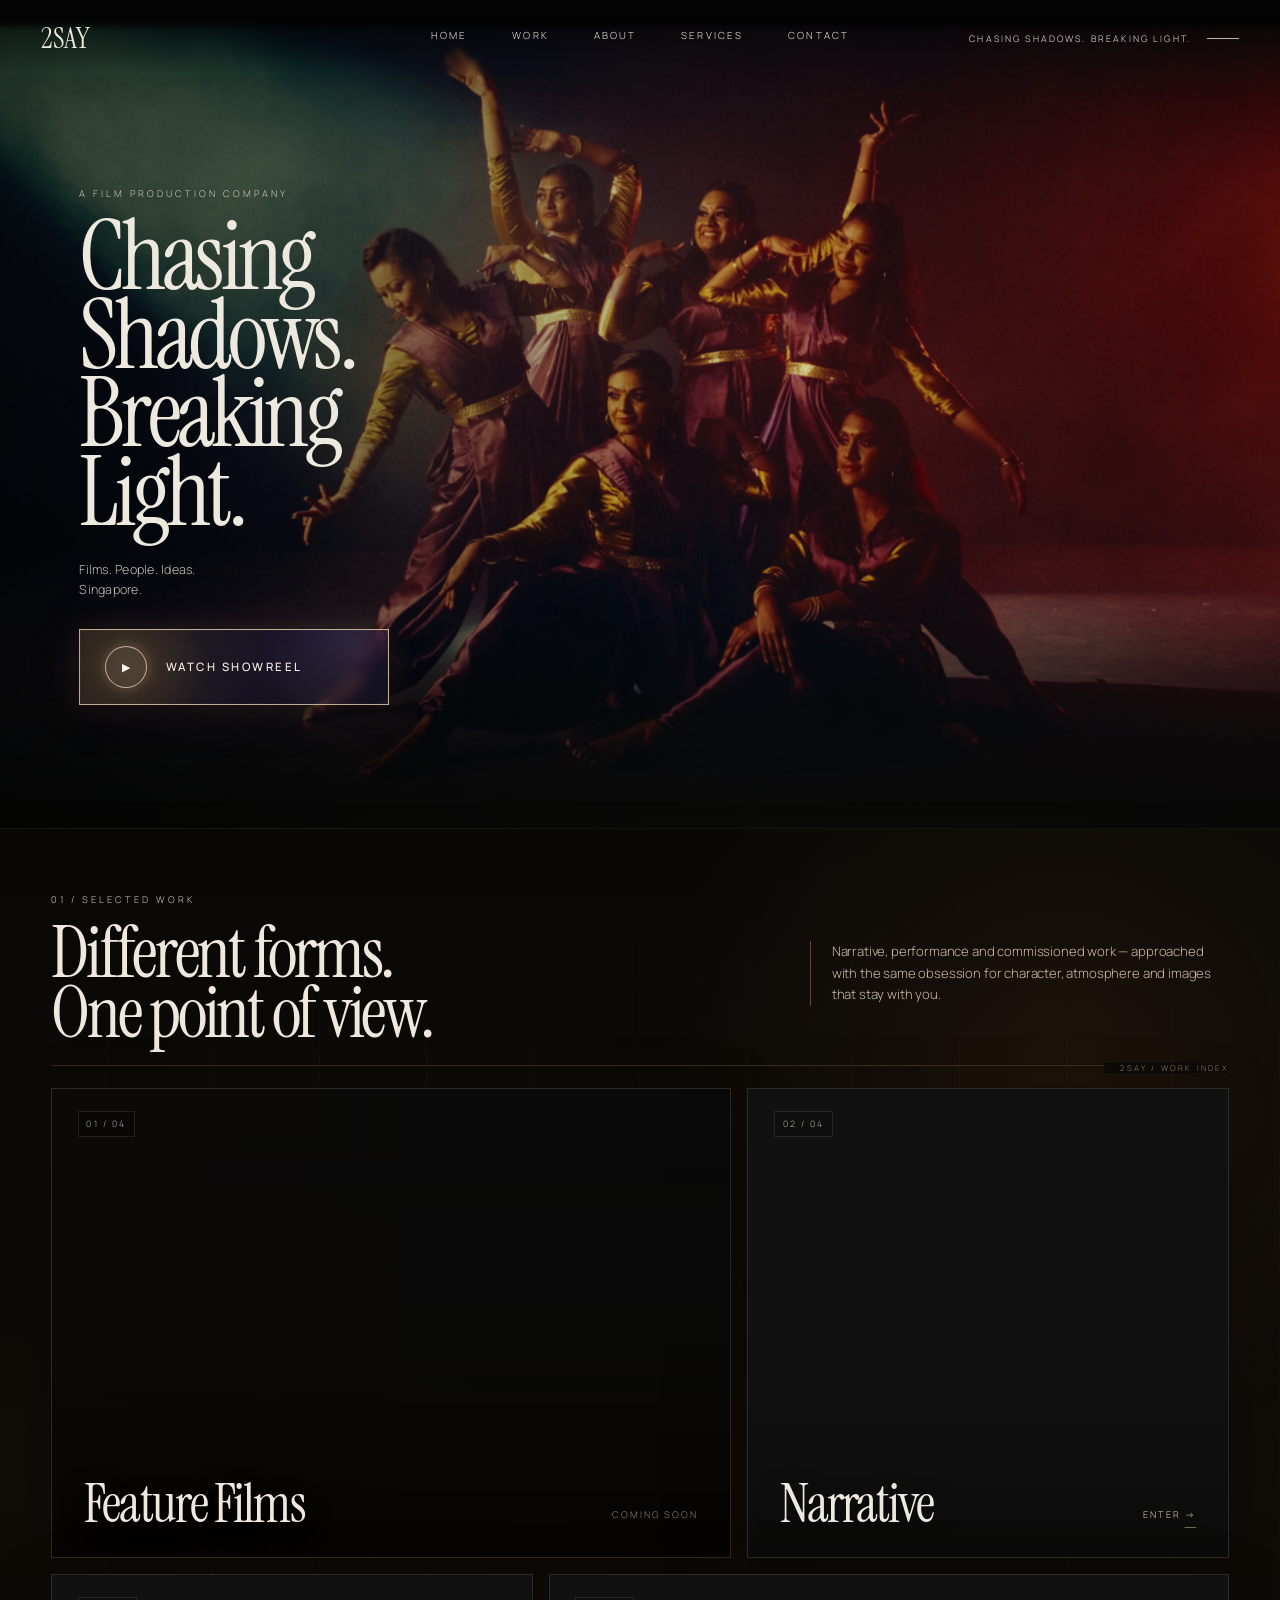
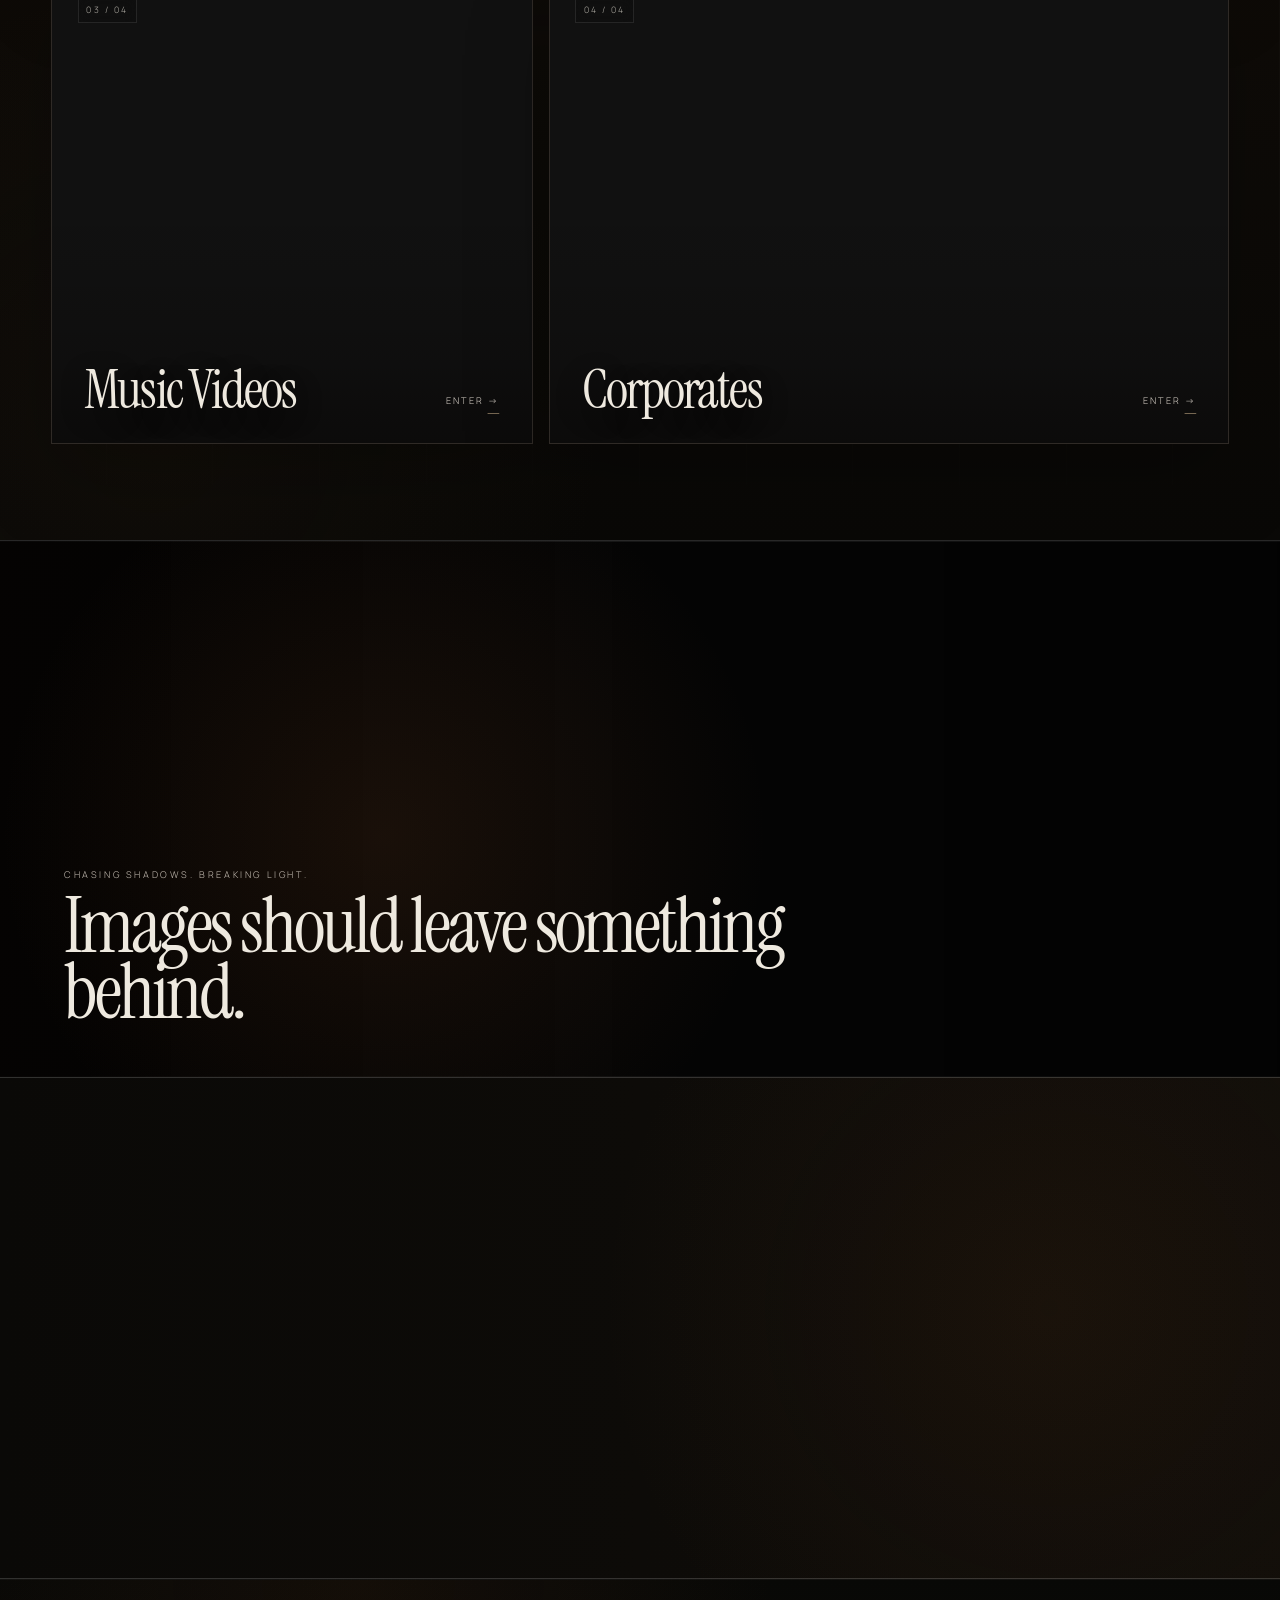
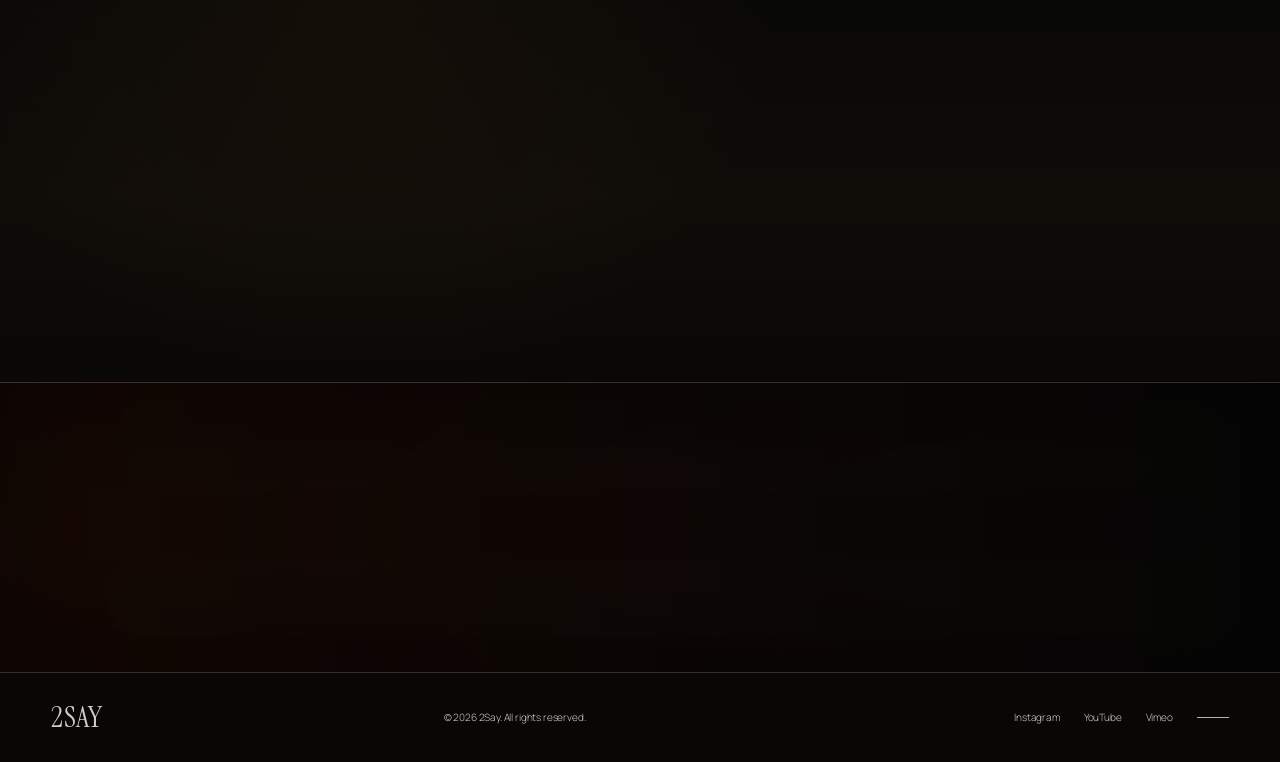
==== commit 56b71a9f: "Refresh enhanced showreel CTA" ====
--- a/index.html
+++ b/index.html
@@ -10,7 +10,7 @@
   <link rel="preconnect" href="https://media.2sayfilms.com" crossorigin>
   <link href="https://fonts.googleapis.com/css2?family=Instrument+Serif:ital@0;1&family=Manrope:wght@300;400;500;600&display=swap" rel="stylesheet">
   <link rel="stylesheet" href="styles.css?v=20261006-polish-pass1" />
-  <link rel="stylesheet" href="hero-image.css?v=20261006-mobile-static-hero" />
+  <link rel="stylesheet" href="hero-image.css?v=20261006-showreel-cta-glow1" />
   <link rel="stylesheet" href="portfolio.css?v=20261006-contact-warm-restore" />
   <link rel="stylesheet" href="print.css?v=20261006-print1" media="print" />
 </head>
@@ -134,7 +134,6 @@
           <p class="eyebrow">03 / What we do</p>
           <h2>From idea to screen.</h2>
         </div>
-        <a class="text-link" href="#contact">Our services <span>→</span></a>
       </div>
 
       <div class="services-grid">
--- a/hero-image.css
+++ b/hero-image.css
@@ -51,11 +51,134 @@
 }
 
 .showreel-trigger {
-  appearance: none;
-  background: transparent;
-  color: inherit;
-  font-family: inherit;
-  cursor: pointer;
+  position:relative;
+  isolation:isolate;
+  overflow:hidden;
+  appearance:none;
+  min-width:310px;
+  min-height:76px;
+  padding:1rem 1.55rem;
+  justify-content:flex-start;
+  gap:1.15rem;
+  border:1px solid rgba(255,231,194,.72);
+  background:
+    linear-gradient(110deg,rgba(255,214,151,.13),rgba(117,77,255,.08) 58%,rgba(255,255,255,.03));
+  color:#fff8ee;
+  font-family:inherit;
+  font-size:.72rem;
+  font-weight:500;
+  letter-spacing:.22em;
+  cursor:pointer;
+  box-shadow:
+    0 0 0 1px rgba(255,255,255,.025) inset,
+    0 12px 38px rgba(0,0,0,.32),
+    0 0 34px rgba(221,151,73,.14),
+    0 0 70px rgba(111,72,255,.07);
+  backdrop-filter:blur(7px);
+  transform:translateZ(0);
+  transition:
+    transform .3s cubic-bezier(.2,.7,.2,1),
+    border-color .3s ease,
+    background .3s ease,
+    box-shadow .3s ease,
+    color .3s ease;
+  animation:showreel-breathe 4.6s ease-in-out infinite;
+}
+
+.showreel-trigger::before{
+  content:"";
+  position:absolute;
+  inset:-1px;
+  z-index:-1;
+  background:
+    radial-gradient(circle at 18% 50%,rgba(255,191,103,.19),transparent 30%),
+    radial-gradient(circle at 88% 20%,rgba(112,76,255,.16),transparent 34%);
+  opacity:.72;
+  transition:opacity .3s ease;
+}
+
+.showreel-trigger::after{
+  content:"";
+  position:absolute;
+  top:-55%;
+  bottom:-55%;
+  left:-36%;
+  width:24%;
+  z-index:0;
+  background:linear-gradient(90deg,transparent,rgba(255,255,255,.2),transparent);
+  transform:skewX(-18deg);
+  transition:left .7s cubic-bezier(.2,.7,.2,1);
+  pointer-events:none;
+}
+
+.showreel-trigger .play{
+  position:relative;
+  z-index:1;
+  flex:0 0 42px;
+  width:42px;
+  height:42px;
+  display:grid;
+  place-items:center;
+  border:1px solid rgba(255,240,216,.66);
+  border-radius:50%;
+  background:rgba(255,224,181,.09);
+  box-shadow:
+    0 0 18px rgba(245,177,89,.2),
+    0 0 0 5px rgba(255,255,255,.025);
+  font-size:.7rem;
+  padding-left:.13rem;
+  transition:transform .3s ease,background .3s ease,box-shadow .3s ease;
+}
+
+.showreel-trigger:hover{
+  background:
+    linear-gradient(110deg,rgba(255,222,172,.22),rgba(123,84,255,.12) 58%,rgba(255,255,255,.05));
+  color:#fff;
+  border-color:rgba(255,239,214,.98);
+  transform:translateY(-3px) scale(1.015);
+  box-shadow:
+    0 0 0 1px rgba(255,255,255,.04) inset,
+    0 18px 52px rgba(0,0,0,.4),
+    0 0 42px rgba(230,159,76,.25),
+    0 0 94px rgba(109,75,255,.13);
+}
+
+.showreel-trigger:hover::before{
+  opacity:1;
+}
+
+.showreel-trigger:hover::after{
+  left:118%;
+}
+
+.showreel-trigger:hover .play{
+  transform:scale(1.09);
+  background:rgba(255,231,193,.16);
+  box-shadow:
+    0 0 24px rgba(245,177,89,.32),
+    0 0 0 6px rgba(255,255,255,.035);
+}
+
+.showreel-trigger:focus-visible{
+  outline:2px solid #fff3df;
+  outline-offset:4px;
+}
+
+@keyframes showreel-breathe{
+  0%,100%{
+    box-shadow:
+      0 0 0 1px rgba(255,255,255,.025) inset,
+      0 12px 38px rgba(0,0,0,.32),
+      0 0 28px rgba(221,151,73,.11),
+      0 0 62px rgba(111,72,255,.055);
+  }
+  50%{
+    box-shadow:
+      0 0 0 1px rgba(255,255,255,.035) inset,
+      0 14px 42px rgba(0,0,0,.34),
+      0 0 42px rgba(221,151,73,.2),
+      0 0 86px rgba(111,72,255,.09);
+  }
 }
 
 .showreel-modal {
@@ -122,6 +245,22 @@
 }
 
 @media (max-width: 720px) {
+  .showreel-trigger{
+    width:min(100%,340px);
+    min-width:0;
+    min-height:72px;
+    padding:.9rem 1.15rem;
+    gap:1rem;
+    font-size:.68rem;
+    letter-spacing:.19em;
+  }
+
+  .showreel-trigger .play{
+    flex-basis:40px;
+    width:40px;
+    height:40px;
+  }
+
   .showreel-modal {
     padding: .5rem;
   }
@@ -145,3 +284,14 @@
     display:none !important;
   }
 }
+
+
+@media (prefers-reduced-motion: reduce){
+  .showreel-trigger{
+    animation:none;
+  }
+
+  .showreel-trigger::after{
+    display:none;
+  }
+}
